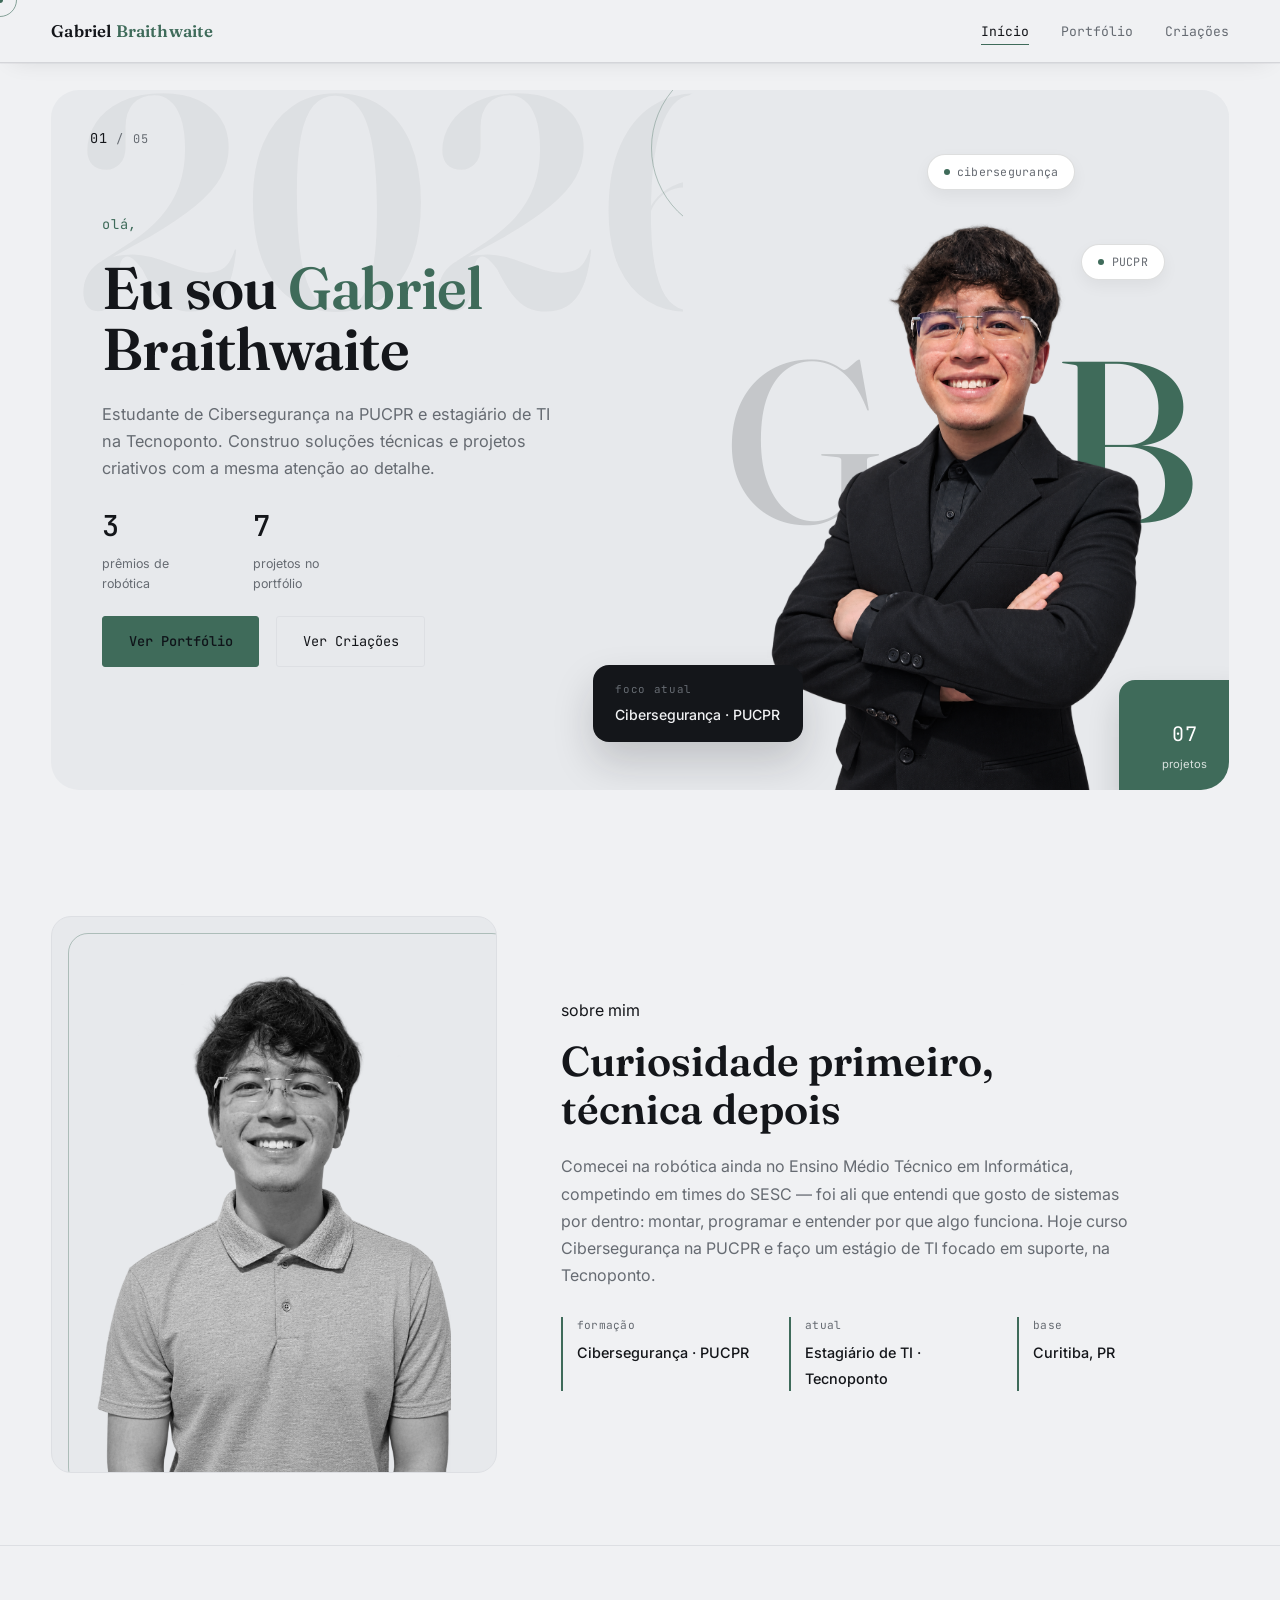
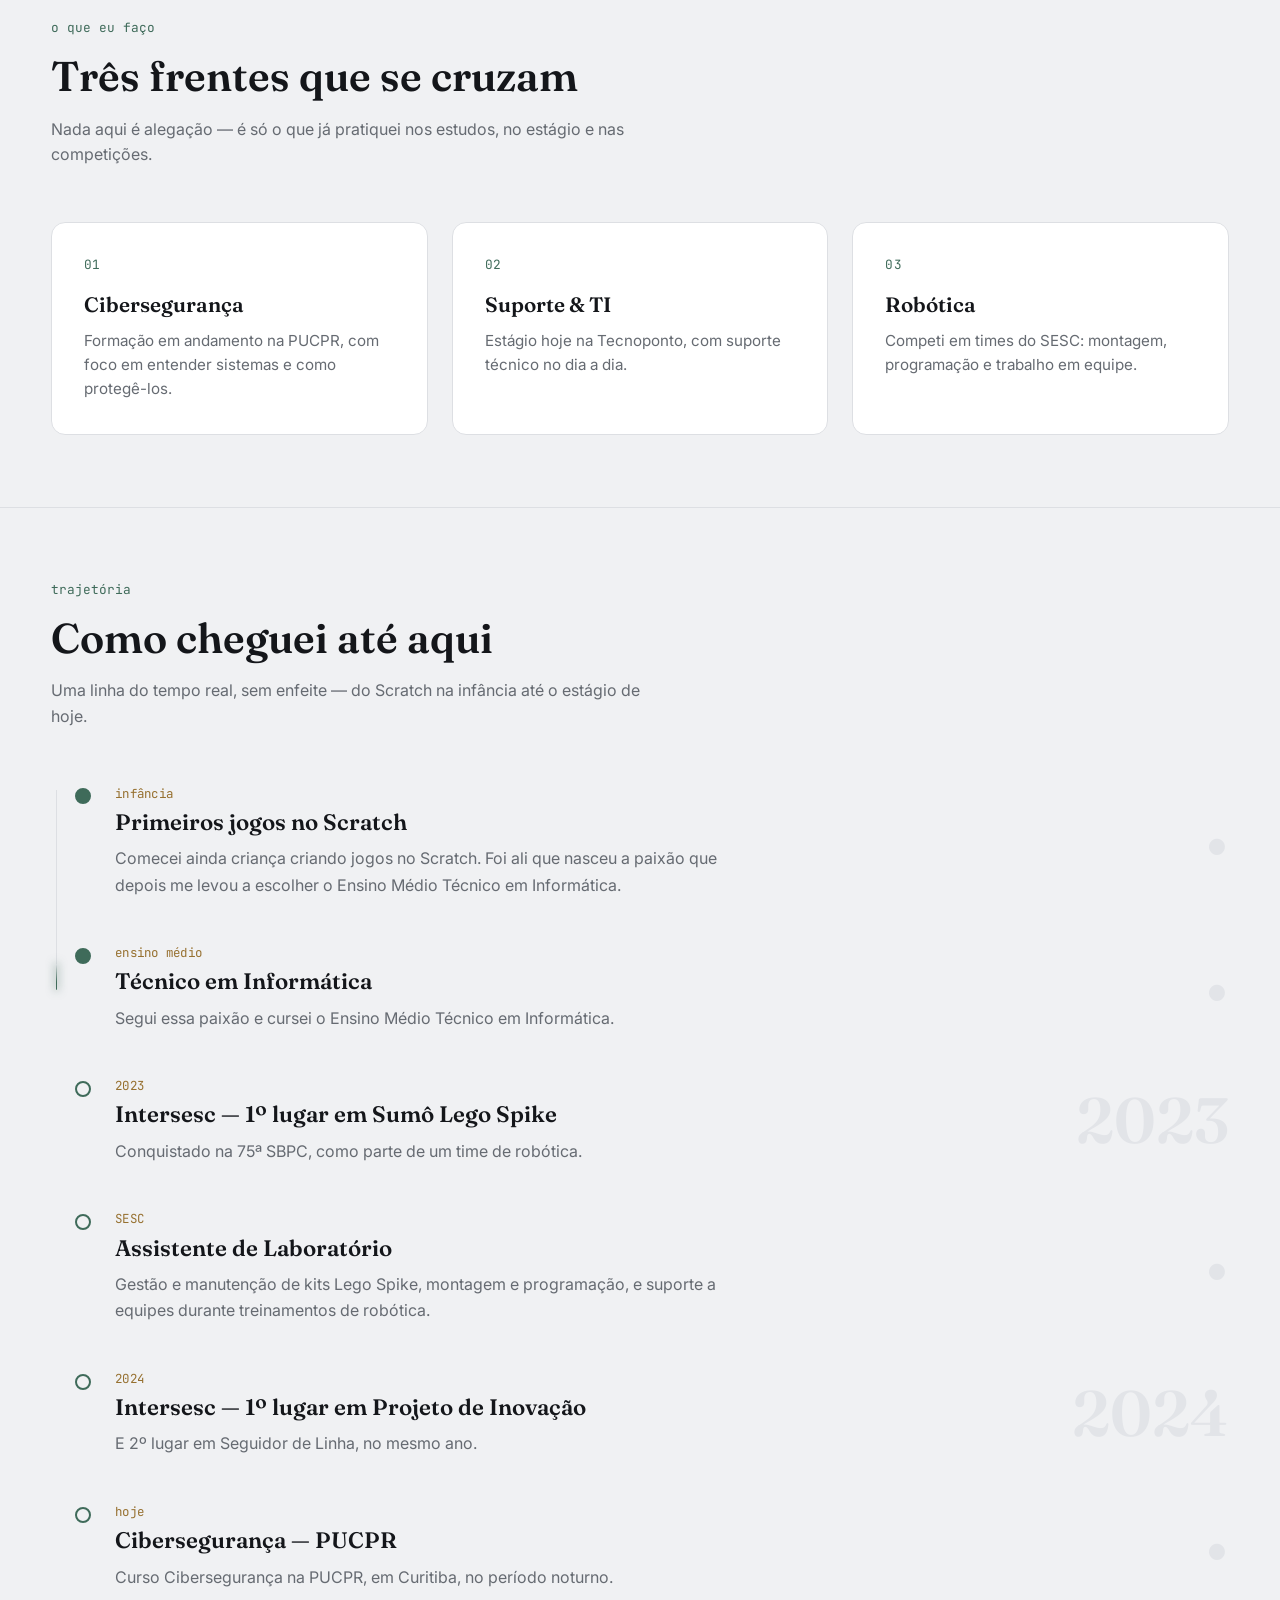
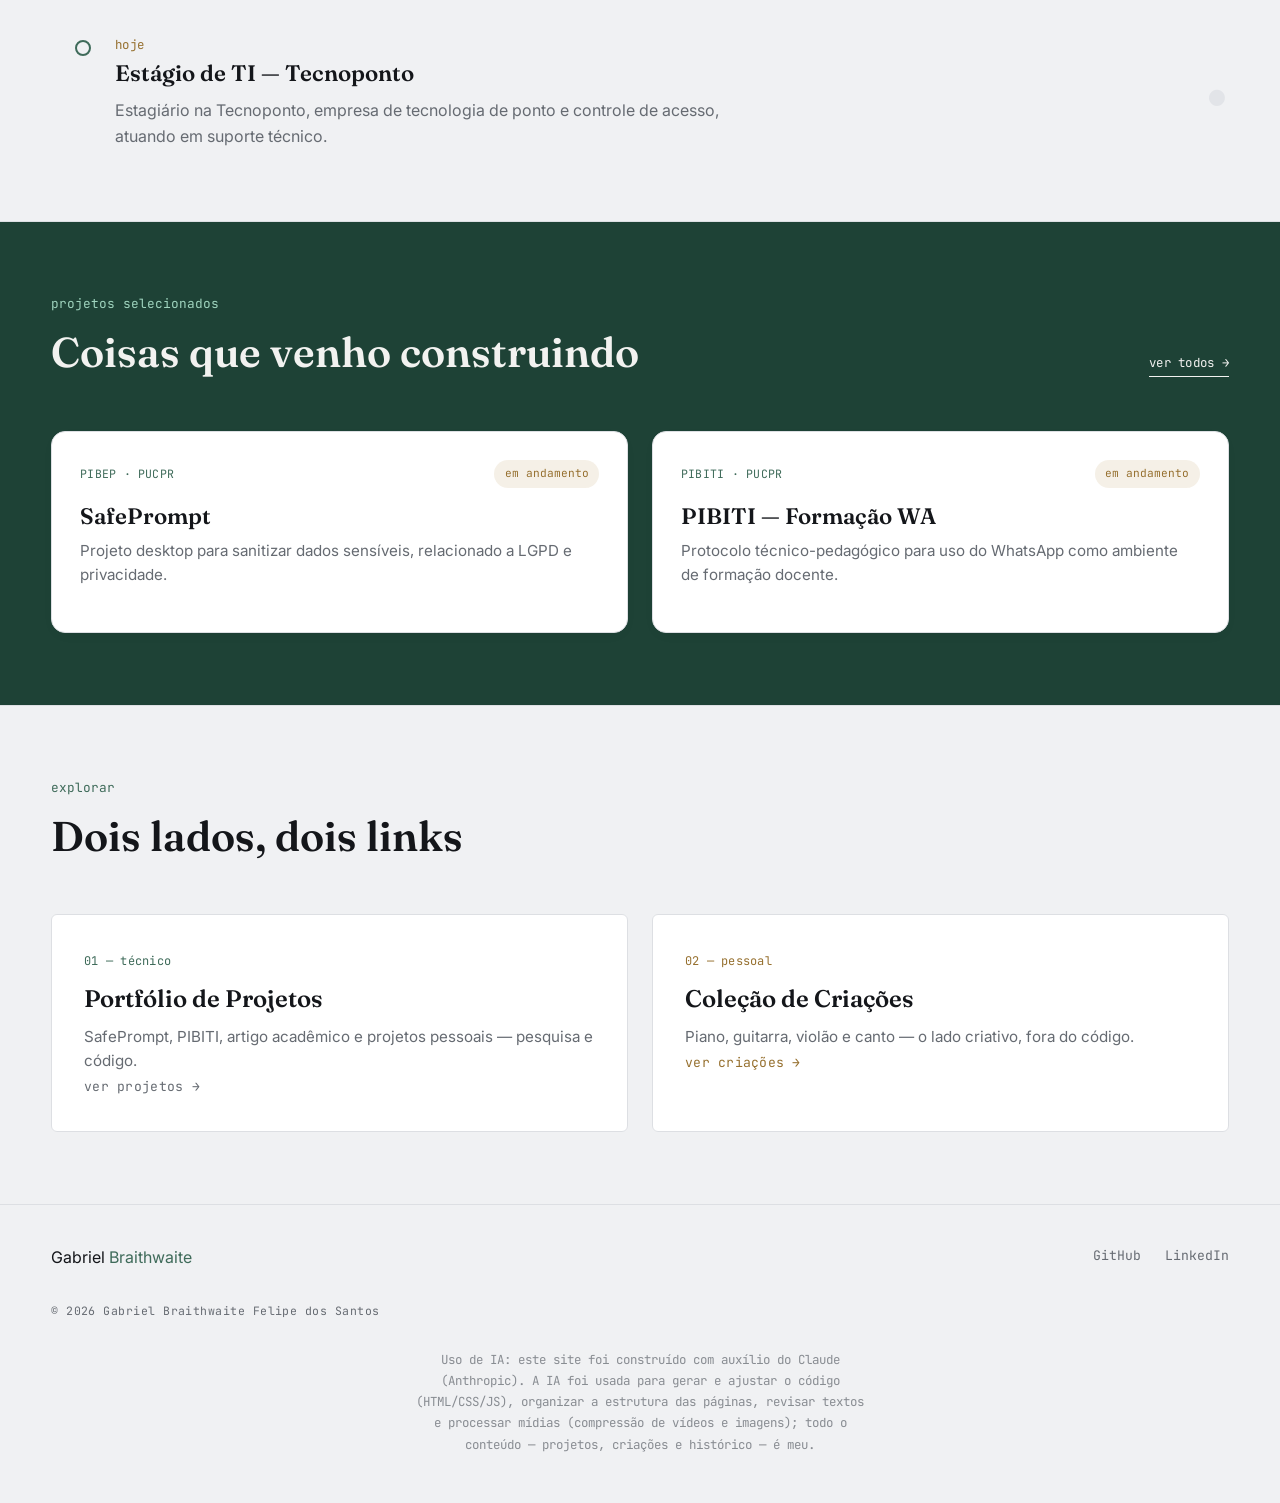
==== index.html @ d9b9e3e6 "Portfólio pessoal: site estático com projetos e criações Site de portfólio para processo seletivo, c" ====
<!DOCTYPE html>
<html lang="pt-BR">
<head>
  <meta charset="UTF-8" />
  <meta name="viewport" content="width=device-width, initial-scale=1.0" />
  <title>Gabriel Braithwaite Felipe dos Santos — Portfólio</title>
  <meta name="description" content="Gabriel Braithwaite Felipe dos Santos — estudante de Cibersegurança na PUCPR e estagiário de TI. Portfólio de projetos e trajetória." />
  <link rel="stylesheet" href="css/style.css" />
  <link rel="stylesheet" href="css/animations.css" />
</head>
<body>

  <nav class="site-nav">
    <div class="wrap">
      <a href="index.html" class="brand">Gabriel <span>Braithwaite</span></a>
      <ul class="nav-links">
        <li><a href="index.html" class="active">Início</a></li>
        <li><a href="portfolio/index.html">Portfólio</a></li>
        <li><a href="criacoes/index.html">Criações</a></li>
      </ul>
    </div>
  </nav>

  <header class="hero">
    <div class="wrap">
      <div class="hero-card">
        <!-- ano gigante decorativo, atrás de tudo -->
        <span class="hero-decor-year" aria-hidden="true">2026</span>

        <!-- número/paginação solta, canto superior esquerdo -->
        <div class="hero-index mono">
          <span class="hero-index-num">01</span>
          <span class="hero-index-total">/ 05</span>
        </div>

        <!-- pill solta, canto superior direito -->
        <span class="hero-tag hero-tag-1 mono"><i></i>cibersegurança</span>

        <!-- pill solta, sobre a composição central -->
        <span class="hero-tag hero-tag-2 mono"><i></i>PUCPR</span>

        <!-- card escuro flutuante com o foco atual -->
        <div class="hero-focus-card">
          <span class="hero-focus-label mono">foco atual</span>
          <span class="hero-focus-value">Cibersegurança · PUCPR</span>
        </div>

        <div class="hero-content">
          <span class="hero-hello mono">olá,</span>
          <h1 class="hero-title">Eu sou <span class="accent-word">Gabriel</span> Braithwaite</h1>
          <p class="hero-caption">
            Estudante de Cibersegurança na PUCPR e estagiário de TI na Tecnoponto. Construo
            soluções técnicas e projetos criativos com a mesma atenção ao detalhe.
          </p>
          <div class="hero-stats">
            <div>
              <span class="stat-num mono">3</span>
              <span class="stat-label">prêmios de robótica</span>
            </div>
            <div>
              <span class="stat-num mono">7</span>
              <span class="stat-label">projetos no portfólio</span>
            </div>
          </div>
          <div class="hero-cta cta-row">
            <a href="portfolio/index.html" class="btn btn-primary">Ver Portfólio</a>
            <a href="criacoes/index.html" class="btn btn-ghost">Ver Criações</a>
          </div>
        </div>

        <div class="hero-visual" aria-hidden="true">
          <div class="hero-visual-ring"></div>
          <div class="hero-visual-frame">
            <span class="hero-visual-word hero-visual-word-g mono" aria-hidden="true">G</span>
            <span class="hero-visual-word hero-visual-word-accent mono" aria-hidden="true">B</span>
            <img class="hero-visual-photo" src="assets/images/gabriel.png" alt="Gabriel Braithwaite Felipe dos Santos">
          </div>
          <div class="hero-visual-badge">
            <span class="mono">07</span>
            <span>projetos</span>
          </div>
        </div>
      </div>
    </div>
  </header>

  <section id="sobre">
    <div class="wrap">
      <div class="about-grid">
        <div class="about-visual" data-reveal aria-hidden="true">
          <img class="about-visual-photo" src="assets/images/gabriel-sobre.png" alt="Gabriel Braithwaite Felipe dos Santos">
        </div>
        <div class="about-content" data-reveal>
          <span class="kicker">sobre mim</span>
          <h2>Curiosidade primeiro, técnica depois</h2>
          <p>
            Comecei na robótica ainda no Ensino Médio Técnico em Informática, competindo em times
            do SESC — foi ali que entendi que gosto de sistemas por dentro: montar, programar e
            entender por que algo funciona. Hoje curso Cibersegurança na PUCPR e faço um estágio de
            TI focado em suporte, na Tecnoponto.
          </p>
          <div class="about-facts">
            <div>
              <span class="fact-label mono">formação</span>
              <span class="fact-value">Cibersegurança · PUCPR</span>
            </div>
            <div>
              <span class="fact-label mono">atual</span>
              <span class="fact-value">Estagiário de TI · Tecnoponto</span>
            </div>
            <div>
              <span class="fact-label mono">base</span>
              <span class="fact-value">Curitiba, PR</span>
            </div>
          </div>
        </div>
      </div>
    </div>
  </section>

  <section id="o-que-faco">
    <div class="wrap">
      <div class="section-head" data-reveal>
        <span class="kicker">o que eu faço</span>
        <h2>Três frentes que se cruzam</h2>
        <p>Nada aqui é alegação — é só o que já pratiquei nos estudos, no estágio e nas competições.</p>
      </div>

      <div class="skills-grid" data-reveal-group>
        <div class="skill-card" data-reveal>
          <span class="skill-num mono">01</span>
          <h3>Cibersegurança</h3>
          <p>Formação em andamento na PUCPR, com foco em entender sistemas e como protegê-los.</p>
        </div>
        <div class="skill-card" data-reveal>
          <span class="skill-num mono">02</span>
          <h3>Suporte &amp; TI</h3>
          <p>Estágio hoje na Tecnoponto, com suporte técnico no dia a dia.</p>
        </div>
        <div class="skill-card" data-reveal>
          <span class="skill-num mono">03</span>
          <h3>Robótica</h3>
          <p>Competi em times do SESC: montagem, programação e trabalho em equipe.</p>
        </div>
      </div>
    </div>
  </section>

  <section id="trajetoria">
    <div class="wrap">
      <div class="section-head" data-reveal>
        <span class="kicker">trajetória</span>
        <h2>Como cheguei até aqui</h2>
        <p>Uma linha do tempo real, sem enfeite — do Scratch na infância até o estágio de hoje.</p>
      </div>

      <div class="timeline" data-reveal-group>
        <div class="timeline-item" data-reveal>
          <span class="timeline-marker"></span>
          <div class="timeline-item-body">
            <span class="t-year mono">infância</span>
            <h3>Primeiros jogos no Scratch</h3>
            <p>
              Comecei ainda criança criando jogos no Scratch. Foi ali que nasceu a paixão que depois
              me levou a escolher o Ensino Médio Técnico em Informática.
            </p>
          </div>
          <span class="timeline-item-year-decor" aria-hidden="true">•</span>
        </div>

        <div class="timeline-item" data-reveal>
          <span class="timeline-marker"></span>
          <div class="timeline-item-body">
            <span class="t-year mono">ensino médio</span>
            <h3>Técnico em Informática</h3>
            <p>Segui essa paixão e cursei o Ensino Médio Técnico em Informática.</p>
          </div>
          <span class="timeline-item-year-decor" aria-hidden="true">•</span>
        </div>

        <div class="timeline-item highlight" data-reveal>
          <span class="timeline-marker"></span>
          <div class="timeline-item-body">
            <span class="t-year mono">2023</span>
            <h3>Intersesc — 1º lugar em Sumô Lego Spike</h3>
            <p>Conquistado na 75ª SBPC, como parte de um time de robótica.</p>
          </div>
          <span class="timeline-item-year-decor">2023</span>
        </div>

        <div class="timeline-item" data-reveal>
          <span class="timeline-marker"></span>
          <div class="timeline-item-body">
            <span class="t-year mono">SESC</span>
            <h3>Assistente de Laboratório</h3>
            <p>
              Gestão e manutenção de kits Lego Spike, montagem e programação, e suporte a equipes
              durante treinamentos de robótica.
            </p>
          </div>
          <span class="timeline-item-year-decor" aria-hidden="true">•</span>
        </div>

        <div class="timeline-item highlight" data-reveal>
          <span class="timeline-marker"></span>
          <div class="timeline-item-body">
            <span class="t-year mono">2024</span>
            <h3>Intersesc — 1º lugar em Projeto de Inovação</h3>
            <p>E 2º lugar em Seguidor de Linha, no mesmo ano.</p>
          </div>
          <span class="timeline-item-year-decor">2024</span>
        </div>

        <div class="timeline-item" data-reveal>
          <span class="timeline-marker"></span>
          <div class="timeline-item-body">
            <span class="t-year mono">hoje</span>
            <h3>Cibersegurança — PUCPR</h3>
            <p>Curso Cibersegurança na PUCPR, em Curitiba, no período noturno.</p>
          </div>
          <span class="timeline-item-year-decor" aria-hidden="true">•</span>
        </div>

        <div class="timeline-item highlight" data-reveal>
          <span class="timeline-marker"></span>
          <div class="timeline-item-body">
            <span class="t-year mono">hoje</span>
            <h3>Estágio de TI — Tecnoponto</h3>
            <p>
              Estagiário na Tecnoponto, empresa de tecnologia de ponto e controle de acesso,
              atuando em suporte técnico.
            </p>
          </div>
          <span class="timeline-item-year-decor" aria-hidden="true">•</span>
        </div>
      </div>
    </div>
  </section>

  <section id="projetos-destaque">
    <div class="wrap">
      <div class="section-head split" data-reveal>
        <div>
          <span class="kicker">projetos selecionados</span>
          <h2>Coisas que venho construindo</h2>
        </div>
        <a href="portfolio/index.html" class="see-all mono">ver todos →</a>
      </div>

      <div class="featured-grid" data-reveal-group>
        <a href="portfolio/index.html" class="featured-card" data-reveal>
          <div class="featured-top">
            <span class="mono">PIBEP · PUCPR</span>
            <span class="status-badge progress">em andamento</span>
          </div>
          <h3>SafePrompt</h3>
          <p>Projeto desktop para sanitizar dados sensíveis, relacionado a LGPD e privacidade.</p>
          <span class="featured-card-hint">ver no portfólio →</span>
        </a>

        <a href="portfolio/index.html" class="featured-card" data-reveal>
          <div class="featured-top">
            <span class="mono">PIBITI · PUCPR</span>
            <span class="status-badge progress">em andamento</span>
          </div>
          <h3>PIBITI — Formação WA</h3>
          <p>Protocolo técnico-pedagógico para uso do WhatsApp como ambiente de formação docente.</p>
          <span class="featured-card-hint">ver no portfólio →</span>
        </a>
      </div>
    </div>
  </section>

  <section id="explorar">
    <div class="wrap">
      <div class="section-head" data-reveal>
        <span class="kicker">explorar</span>
        <h2>Dois lados, dois links</h2>
      </div>

      <div class="preview-links">
        <a href="portfolio/index.html" class="preview-card" data-reveal>
          <span class="mono">01 — técnico</span>
          <h3>Portfólio de Projetos</h3>
          <p>SafePrompt, PIBITI, artigo acadêmico e projetos pessoais — pesquisa e código.</p>
          <span class="go mono">ver projetos →</span>
        </a>

        <a href="criacoes/index.html" class="preview-card warm" data-reveal>
          <span class="mono">02 — pessoal</span>
          <h3>Coleção de Criações</h3>
          <p>Piano, guitarra, violão e canto — o lado criativo, fora do código.</p>
          <span class="go mono">ver criações →</span>
        </a>
      </div>
    </div>
  </section>

  <footer>
    <div class="wrap">
      <div class="foot-top">
        <a href="index.html" class="brand">Gabriel <span style="color: var(--accent)">Braithwaite</span></a>
        <div class="foot-links">
          <!-- Edite/adicione seus links de contato aqui (e-mail, LinkedIn, GitHub, etc) -->
          <a href="https://github.com/gabrielbraithwaitesantos" target="_blank" rel="noopener">GitHub</a>
          <a href="https://www.linkedin.com/in/gabrielbraithwaitefelipe/" target="_blank" rel="noopener">LinkedIn</a>
          <!-- <a href="mailto:seuemail@exemplo.com">E-mail</a> -->
        </div>
      </div>
      <span class="footer-name mono">© 2026 Gabriel Braithwaite Felipe dos Santos</span>
      <!-- Texto de declaração de uso de IA — edite livremente se precisar ajustar -->
      <p class="ai-disclosure">
        Uso de IA: este site foi construído com auxílio do Claude (Anthropic). A IA foi usada para
        gerar e ajustar o código (HTML/CSS/JS), organizar a estrutura das páginas, revisar textos e
        processar mídias (compressão de vídeos e imagens); todo o conteúdo — projetos, criações e
        histórico — é meu.
      </p>
    </div>
  </footer>

  <script src="js/cursor.js"></script>
  <script src="js/scroll-reveal.js"></script>
  <script src="js/interactions.js"></script>
</body>
</html>
---- css/style.css ----
/* ==========================================================================
   Gabriel Braithwaite Felipe dos Santos — Portfólio pessoal
   style.css — variáveis, reset, tipografia e layout base
   ========================================================================== */

@import url('https://fonts.googleapis.com/css2?family=Fraunces:opsz,wght@9..144,400;9..144,500;9..144,600&family=JetBrains+Mono:wght@400;500&family=Inter:wght@400;500;600&display=swap');

:root {
  /* Paleta — clara, split hero (fundo cinza bem suave + cards brancos) */
  --bg: #F0F1F3;
  --surface: #FFFFFF;
  --surface-hover: #E7E9EC;
  --text: #14161A;
  --text-dim: #666B72;
  --accent: #3F6B5A;      /* verde-azulado sóbrio — técnico */
  --accent-warm: #96702F; /* dourado escurecido p/ contraste no claro — musical/criativo */
  --border: #DDDFE3;

  /* tons decorativos de fundo (numerais/ano gigante) */
  --decor: #E2E4E8;

  /* Tipografia */
  --font-serif: 'Fraunces', Georgia, serif;
  --font-mono: 'JetBrains Mono', 'Courier New', monospace;
  --font-sans: 'Inter', -apple-system, BlinkMacSystemFont, sans-serif;

  /* Espaçamento / layout */
  --max-width: 1440px;
  --gutter: clamp(1.5rem, 4vw, 3.5rem);
}

*,
*::before,
*::after {
  box-sizing: border-box;
}

html {
  scroll-behavior: smooth;
}

body {
  margin: 0;
  background: var(--bg);
  color: var(--text);
  font-family: var(--font-sans);
  font-size: 16px;
  line-height: 1.6;
  -webkit-font-smoothing: antialiased;
}

img {
  max-width: 100%;
  display: block;
}

a {
  color: inherit;
  text-decoration: none;
}

ul {
  list-style: none;
  margin: 0;
  padding: 0;
}

h1, h2, h3, h4 {
  font-family: var(--font-serif);
  font-weight: 600;
  line-height: 1.15;
  margin: 0;
}

p {
  margin: 0;
}

.mono {
  font-family: var(--font-mono);
  letter-spacing: 0.02em;
}

.wrap {
  max-width: var(--max-width);
  margin: 0 auto;
  padding: 0 var(--gutter);
}

/* ---------------------------------- Nav --------------------------------- */

.site-nav {
  position: sticky;
  top: 0;
  z-index: 50;
  background: rgba(240, 241, 243, 0.92);
  backdrop-filter: blur(16px) saturate(140%);
  -webkit-backdrop-filter: blur(16px) saturate(140%);
  border-bottom: 1px solid rgba(20, 22, 26, 0.12);
  box-shadow: 0 1px 0 rgba(20, 22, 26, 0.04), 0 8px 24px -12px rgba(20, 22, 26, 0.12);
}

.site-nav .wrap {
  display: flex;
  align-items: center;
  justify-content: space-between;
  padding-top: 1.1rem;
  padding-bottom: 1.1rem;
}

.site-nav .brand {
  font-family: var(--font-serif);
  font-size: 1.05rem;
  font-weight: 600;
  letter-spacing: 0.01em;
  color: var(--text);
}

.site-nav .brand span {
  color: var(--accent);
}

.nav-links {
  display: flex;
  gap: 2rem;
}

.nav-links a {
  position: relative;
  font-family: var(--font-mono);
  font-size: 0.82rem;
  color: var(--text-dim);
  padding-bottom: 0.3rem;
  transition: color 0.25s ease;
}

.nav-links a::after {
  content: '';
  position: absolute;
  left: 0;
  bottom: 0;
  width: 100%;
  height: 1px;
  background: var(--accent);
  transform: scaleX(0);
  transform-origin: left;
  transition: transform 0.35s cubic-bezier(0.65, 0, 0.35, 1);
}

.nav-links a:hover,
.nav-links a.active {
  color: var(--text);
}

.nav-links a:hover::after,
.nav-links a.active::after {
  transform: scaleX(1);
}

/* --------------------------------- Hero --------------------------------- */
/* Fiel ao mockup aprovado: card único de fundo levemente diferenciado,
   split de duas colunas (texto+CTA à esquerda, foto grande à direita),
   com número de paginação, ano gigante decorativo, tags soltas e um
   card escuro flutuante de "foco atual". Usa a largura toda do .wrap. */

.hero {
  padding: clamp(1.5rem, 3vh, 2.5rem) 0 clamp(2.5rem, 6vh, 4rem);
}

.hero .wrap {
  position: relative;
}

.hero-card {
  position: relative;
  background: var(--surface-hover);
  border-radius: 28px;
  overflow: hidden;
  display: grid;
  grid-template-columns: minmax(0, 1fr) minmax(0, 0.92fr);
  gap: clamp(1.5rem, 3vw, 3rem);
  align-items: stretch;
  min-height: min(78vh, 700px);
}

.hero-decor-year {
  position: absolute;
  top: -6%;
  left: 2%;
  font-family: var(--font-serif);
  font-weight: 600;
  font-size: clamp(9rem, 24vw, 19rem);
  line-height: 1;
  color: rgba(20, 22, 26, 0.045);
  z-index: 0;
  user-select: none;
  white-space: nowrap;
}

.hero-index {
  position: absolute;
  top: clamp(1.5rem, 3vw, 2.5rem);
  left: clamp(1.5rem, 3vw, 2.5rem);
  z-index: 3;
  display: flex;
  align-items: baseline;
  gap: 0.5rem;
}

.hero-index-num {
  font-size: 0.85rem;
  color: var(--text);
  letter-spacing: 0.1em;
}

.hero-index-total {
  font-size: 0.75rem;
  color: var(--text-dim);
  letter-spacing: 0.1em;
}

/* tags soltas, tipo pill, sobre a composição */
.hero-tag {
  position: absolute;
  z-index: 3;
  display: inline-flex;
  align-items: center;
  gap: 0.45rem;
  font-size: 0.72rem;
  color: var(--text-dim);
  background: var(--surface);
  border: 1px solid rgba(20, 22, 26, 0.14);
  padding: 0.5rem 1rem;
  border-radius: 100px;
  box-shadow: 0 6px 16px rgba(20, 22, 26, 0.05);
}

.hero-tag i {
  width: 6px;
  height: 6px;
  border-radius: 50%;
  background: var(--accent);
  flex-shrink: 0;
  font-style: normal;
}

.hero-tag-1 { top: clamp(2.5rem, 5vw, 4rem); right: clamp(4.5rem, 12vw, 11rem); }
.hero-tag-2 { top: 22%; right: clamp(1.25rem, 6vw, 4rem); }

/* card escuro flutuante com o foco atual */
.hero-focus-card {
  position: absolute;
  left: 46%;
  bottom: clamp(1.5rem, 6vh, 3rem);
  z-index: 4;
  background: var(--text);
  border-radius: 16px;
  padding: 1rem 1.4rem;
  box-shadow: 0 20px 40px rgba(20, 22, 26, 0.18);
}

.hero-focus-label {
  display: block;
  font-size: 0.68rem;
  color: var(--text-dim);
  letter-spacing: 0.06em;
  margin-bottom: 0.3rem;
}

.hero-focus-value {
  display: block;
  font-size: 0.88rem;
  color: var(--bg);
  font-weight: 500;
}

.hero-content {
  position: relative;
  z-index: 2;
  padding: clamp(2rem, 4vw, 4rem);
  display: flex;
  flex-direction: column;
  justify-content: center;
  gap: 1.35rem;
}

.hero-hello {
  font-size: 0.85rem;
  color: var(--accent);
  letter-spacing: 0.05em;
}

.hero-title {
  font-size: clamp(2.4rem, 4.6vw, 4.4rem);
  line-height: 1.04;
  color: var(--text);
  letter-spacing: -0.015em;
}

.hero-title .accent-word {
  color: var(--accent);
}

.hero-caption {
  color: var(--text-dim);
  font-size: 1.02rem;
  line-height: 1.65;
  max-width: 46ch;
}

.hero-stats {
  display: flex;
  gap: clamp(1.5rem, 3vw, 2.75rem);
}

.hero-stats > div {
  display: flex;
  flex-direction: column;
  gap: 0.3rem;
}

.stat-num {
  font-size: 1.8rem;
  color: var(--text);
  font-weight: 500;
}

.stat-label {
  font-size: 0.78rem;
  color: var(--text-dim);
  max-width: 14ch;
}

.hero-cta {
  display: flex;
  gap: 1rem;
  flex-wrap: wrap;
}

/* ------------------------------ Hero visual ------------------------------- */

.hero-visual {
  position: relative;
  min-height: min(60vh, 540px);
  transition: transform 0.25s ease-out;
  will-change: transform;
}

.hero-visual-ring {
  position: absolute;
  top: -32px;
  left: -32px;
  width: 180px;
  height: 180px;
  border-radius: 50%;
  border: 1.5px solid rgba(63, 107, 90, 0.35);
  z-index: 0;
}

.hero-visual-frame {
  position: relative;
  z-index: 1;
  width: 100%;
  height: 100%;
  background: var(--surface-hover);
  border-radius: 20px;
  display: flex;
  align-items: flex-end;
  justify-content: center;
  overflow: hidden;
}

.hero-monogram {
  font-family: var(--font-serif);
  font-weight: 500;
  font-size: clamp(7rem, 14vw, 15rem);
  color: var(--accent);
  opacity: 0.92;
  letter-spacing: -0.02em;
  user-select: none;
}

.hero-visual-word {
  position: absolute;
  z-index: 0;
  inset: 0;
  display: flex;
  align-items: center;
  justify-content: center;
  font-family: var(--font-serif);
  font-weight: 500;
  font-size: clamp(9rem, 18vw, 18rem);
  color: rgba(20, 22, 26, 0.16);
  user-select: none;
}

.hero-visual-word-g {
  transform: translateX(-0.65em);
}

.hero-visual-word-accent {
  color: var(--accent);
  transform: translateX(0.75em);
}

.hero-visual-photo {
  position: relative;
  z-index: 1;
  width: 82%;
  height: 82%;
  object-fit: contain;
  object-position: center bottom;
  margin: 0 auto;
  display: block;
}

.hero-visual-badge {
  position: absolute;
  z-index: 2;
  bottom: -22px;
  right: -22px;
  width: 132px;
  height: 132px;
  background: var(--accent);
  border-radius: 16px;
  display: flex;
  flex-direction: column;
  align-items: center;
  justify-content: center;
  gap: 0.4rem;
  box-shadow: 0 16px 32px rgba(20, 22, 26, 0.16);
}

.hero-visual-badge .mono {
  font-size: 1.25rem;
  color: #fff;
  letter-spacing: 0.02em;
}

.hero-visual-badge span:last-child {
  font-size: 0.7rem;
  color: rgba(255, 255, 255, 0.8);
}

@media (max-width: 900px) {
  .hero-card {
    grid-template-columns: 1fr;
    min-height: 0;
  }

  .hero-decor-year {
    display: none;
  }

  .hero-index {
    position: static;
    padding: 1.5rem 1.5rem 0;
  }

  .hero-tag,
  .hero-focus-card {
    display: none;
  }

  .hero-content {
    padding: 1rem 1.5rem 2rem;
  }

  .hero-visual {
    min-height: 320px;
    margin: 0 1.5rem 1.5rem;
  }

  .hero-visual-ring {
    display: none;
  }
}

/* -------------------------------- Buttons -------------------------------- */

.btn {
  display: inline-flex;
  align-items: center;
  gap: 0.6rem;
  padding: 0.85rem 1.6rem;
  border-radius: 3px;
  font-family: var(--font-mono);
  font-size: 0.85rem;
  border: 1px solid var(--border);
  transition: border-color 0.3s ease, background 0.3s ease, transform 0.2s ease;
  will-change: transform;
}

.btn-primary {
  background: var(--accent);
  color: #0F1419;
  border-color: var(--accent);
  font-weight: 500;
}

.btn-primary:hover {
  background: #6ba08c;
}

.btn-ghost {
  color: var(--text);
  background: transparent;
}

.btn-ghost:hover {
  border-color: var(--accent-warm);
  color: var(--accent-warm);
}

/* -------------------------------- Section -------------------------------- */

section {
  padding: clamp(3rem, 8vh, 5.5rem) 0;
}

.section-head {
  margin-bottom: clamp(2.5rem, 6vh, 3.5rem);
}

.section-head .kicker {
  display: block;
  font-family: var(--font-mono);
  font-size: 0.8rem;
  color: var(--accent);
  margin-bottom: 0.9rem;
}

.section-head h2 {
  font-size: clamp(1.9rem, 4vw, 2.6rem);
}

.section-head p {
  margin-top: 1rem;
  color: var(--text-dim);
  max-width: 60ch;
}

.section-head.split {
  display: flex;
  align-items: flex-end;
  justify-content: space-between;
  gap: 1.5rem;
  flex-wrap: wrap;
}

.see-all {
  font-size: 0.78rem;
  color: var(--text);
  border-bottom: 1.5px solid var(--text);
  padding-bottom: 0.2rem;
  white-space: nowrap;
}

section + section {
  border-top: 1px solid var(--border);
}

/* ---------------------------------- Sobre ---------------------------------- */

.about-grid {
  display: grid;
  grid-template-columns: minmax(0, 0.8fr) minmax(0, 1.2fr);
  gap: clamp(2rem, 5vw, 4rem);
  align-items: center;
}

.about-visual {
  position: relative;
  aspect-ratio: 4 / 5;
  border-radius: 20px;
  background: var(--surface-hover);
  border: 1px solid var(--border);
  display: flex;
  align-items: flex-end;
  justify-content: center;
  overflow: hidden;
}

.about-visual-photo {
  width: 88%;
  height: 92%;
  object-fit: contain;
  object-position: center bottom;
  display: block;
  filter: grayscale(1);
}

.about-visual::before {
  content: '';
  position: absolute;
  top: 16px;
  left: 16px;
  right: -16px;
  bottom: -16px;
  border: 1.5px solid rgba(63, 107, 90, 0.35);
  border-radius: 20px;
  z-index: -1;
}

.about-visual-label {
  font-size: 0.78rem;
  color: var(--text-dim);
  opacity: 0.7;
}

.about-content h2 {
  font-size: clamp(1.9rem, 3.6vw, 2.6rem);
  margin-top: 0.9rem;
  margin-bottom: 1.25rem;
  max-width: 16ch;
}

.about-content p {
  color: var(--text-dim);
  font-size: 1rem;
  line-height: 1.7;
  max-width: 58ch;
  margin-bottom: 1.75rem;
}

.about-facts {
  display: grid;
  grid-template-columns: repeat(auto-fit, minmax(150px, 1fr));
  gap: 1rem;
}

.about-facts > div {
  border-left: 2px solid var(--accent);
  padding-left: 0.9rem;
}

.fact-label {
  display: block;
  font-size: 0.7rem;
  color: var(--text-dim);
  margin-bottom: 0.3rem;
}

.fact-value {
  font-size: 0.9rem;
  font-weight: 500;
  color: var(--text);
}

/* -------------------------------- Skills -------------------------------- */

.skills-grid {
  display: grid;
  grid-template-columns: repeat(auto-fit, minmax(240px, 1fr));
  gap: 1.5rem;
}

.skill-card {
  background: var(--surface);
  border: 1px solid var(--border);
  border-radius: 14px;
  padding: 2rem;
  transition: border-color 0.3s ease, transform 0.1s linear, box-shadow 0.3s ease;
  transform-style: preserve-3d;
}

.skill-card:hover {
  border-color: var(--accent);
  transform: translateY(-4px);
  box-shadow: 0 16px 32px -12px rgba(20, 22, 26, 0.14);
}

.skill-card:hover .skill-num {
  color: var(--accent-warm);
}

.skill-num {
  display: block;
  font-size: 0.8rem;
  color: var(--accent);
  margin-bottom: 1.1rem;
}

.skill-card h3 {
  font-size: 1.3rem;
  margin-bottom: 0.75rem;
}

.skill-card p {
  color: var(--text-dim);
  font-size: 0.95rem;
  line-height: 1.6;
}

/* ---------------------------- Projetos em destaque ---------------------------- */

.featured-grid {
  display: grid;
  grid-template-columns: repeat(auto-fit, minmax(280px, 1fr));
  gap: 1.5rem;
}

.featured-card {
  position: relative;
  display: block;
  background: var(--surface);
  border: 1px solid var(--border);
  border-radius: 14px;
  padding: 1.75rem;
  padding-bottom: 2.75rem; /* espaço fixo pro hint, não muda no hover — evita o card "crescer" */
  box-shadow: 0 4px 16px -8px rgba(20, 22, 26, 0.12);
  transition: border-color 0.3s ease, transform 0.2s cubic-bezier(0.16, 1, 0.3, 1),
    box-shadow 0.3s ease;
  transform-style: preserve-3d;
}

.featured-card:hover {
  border-color: var(--accent);
  transform: translateY(-4px);
  box-shadow: 0 16px 32px -12px rgba(20, 22, 26, 0.2);
}

/* pista visual de que o card leva pro portfólio completo: some no
   estado normal, aparece com fade no hover — sem alterar a altura do
   card em nenhum momento (fica dentro do espaço já reservado acima) */
.featured-card-hint {
  position: absolute;
  left: 1.75rem;
  bottom: 1.1rem;
  display: inline-flex;
  align-items: center;
  gap: 0.4rem;
  font-family: var(--font-mono);
  font-size: 0.72rem;
  color: var(--accent);
  opacity: 0;
  transition: opacity 0.25s ease;
}

.featured-card:hover .featured-card-hint {
  opacity: 1;
}

.featured-top {
  display: flex;
  align-items: center;
  justify-content: space-between;
  gap: 1rem;
  margin-bottom: 1rem;
}

.featured-top .mono {
  font-size: 0.72rem;
  color: var(--accent);
}

.featured-card h3 {
  font-size: 1.4rem;
  margin-bottom: 0.6rem;
}

.featured-card p {
  color: var(--text-dim);
  font-size: 0.95rem;
}

@media (max-width: 780px) {
  .about-grid {
    grid-template-columns: 1fr;
  }
}

/* -------------------------------- Timeline -------------------------------- */

/* o título/intro da seção continua com largura de leitura confortável,
   mas a timeline em si usa a largura toda — o ano grande decorativo
   e o texto mais largo preenchem o espaço que antes ficava vazio */
#trajetoria .section-head {
  max-width: 780px;
}

.timeline {
  position: relative;
  padding-left: clamp(2.5rem, 6vw, 4rem);
}

.timeline::before {
  content: '';
  position: absolute;
  left: 5px;
  top: 0.4rem;
  bottom: 0.4rem;
  width: 1px;
  background: var(--border);
}

.timeline-item {
  position: relative;
  padding-bottom: clamp(2.5rem, 5vh, 3.5rem);
  display: grid;
  grid-template-columns: minmax(0, 1fr) auto;
  align-items: start;
  gap: clamp(1.5rem, 4vw, 3rem);
}

.timeline-item:last-child {
  padding-bottom: 0;
}

/* marcador: elemento real (não pseudo-elemento), pra o JS conseguir ler
   a posição exata dele e ativar o efeito de proximidade com precisão */
.timeline-marker {
  position: absolute;
  left: clamp(-2.5rem, -6vw, -4rem);
  top: 0.3rem;
  width: 16px;
  height: 16px;
  border-radius: 50%;
  background: var(--bg);
  border: 2.5px solid var(--accent);
  box-shadow: 0 0 0 4px var(--bg);
  transition: transform 0.3s ease, background 0.3s ease, border-color 0.3s ease;
}

.timeline-item-body {
  min-width: 0;
}

.timeline-item .t-year {
  font-family: var(--font-mono);
  font-size: 0.78rem;
  color: var(--accent-warm);
  margin-bottom: 0.4rem;
  display: block;
}

.timeline-item h3 {
  font-size: 1.4rem;
  color: var(--text);
  margin-bottom: 0.6rem;
}

.timeline-item p {
  color: var(--text-dim);
  max-width: 62ch;
  font-size: 1rem;
  line-height: 1.65;
}

/* ano grande decorativo, ocupando o espaço que antes ficava vazio à direita */
.timeline-item-year-decor {
  font-family: var(--font-serif);
  font-weight: 600;
  font-size: clamp(2.5rem, 5vw, 4.5rem);
  line-height: 1;
  color: var(--decor);
  user-select: none;
  white-space: nowrap;
  align-self: center;
  justify-self: end;
}

@media (max-width: 780px) {
  .timeline-item {
    grid-template-columns: 1fr;
  }

  .timeline-item-year-decor {
    display: none;
  }
}

/* ----------------------------- Preview links ------------------------------ */

.preview-links {
  display: grid;
  grid-template-columns: repeat(2, 1fr);
  gap: 1.5rem;
}

.preview-card {
  background: var(--surface);
  border: 1px solid var(--border);
  border-radius: 6px;
  padding: 2rem;
  transition: transform 0.35s cubic-bezier(0.16, 1, 0.3, 1), border-color 0.3s ease;
}

.preview-card:hover {
  border-color: var(--accent);
}

.preview-card .mono {
  font-size: 0.75rem;
  color: var(--accent);
}

.preview-card h3 {
  margin-top: 0.75rem;
  font-size: 1.5rem;
}

.preview-card p {
  margin-top: 0.75rem;
  color: var(--text-dim);
  font-size: 0.95rem;
}

.preview-card .go {
  margin-top: 1.5rem;
  font-family: var(--font-mono);
  font-size: 0.82rem;
  color: var(--text-dim);
}

.preview-card.warm:hover {
  border-color: var(--accent-warm);
}

.preview-card.warm .mono {
  color: var(--accent-warm);
}

/* --------------------------------- Footer --------------------------------- */

footer {
  border-top: 1px solid var(--border);
  padding: 2.5rem 0 3rem;
}

footer .foot-top {
  display: flex;
  justify-content: space-between;
  align-items: flex-start;
  flex-wrap: wrap;
  gap: 1.5rem;
  margin-bottom: 2rem;
}

footer .foot-links {
  display: flex;
  gap: 1.5rem;
  font-family: var(--font-mono);
  font-size: 0.82rem;
}

footer .foot-links a {
  color: var(--text-dim);
  transition: color 0.25s ease;
}

footer .foot-links a:hover {
  color: var(--accent);
}

.footer-name {
  display: block;
  font-size: 0.72rem;
  color: var(--text-dim);
  letter-spacing: 0.04em;
  margin-bottom: 0.75rem;
}

.ai-disclosure {
  font-family: var(--font-mono);
  font-size: 0.78rem;
  color: var(--text-dim);
  opacity: 0.75;
  max-width: 65ch;
  line-height: 1.7;
  margin: 1.75rem auto 0;
  text-align: center;
}

/* ==========================================================================
   Páginas internas (portfolio / criações)
   ========================================================================== */

.page-head {
  padding: clamp(3.5rem, 10vh, 5.5rem) 0 clamp(2rem, 5vh, 3rem);
}

.page-head .kicker {
  display: block;
  font-family: var(--font-mono);
  font-size: 0.85rem;
  color: var(--accent);
  margin-bottom: 1rem;
}

.page-head.warm .kicker {
  color: var(--accent-warm);
}

.page-head h1 {
  font-size: clamp(2.3rem, 6vw, 3.4rem);
}

.page-head p {
  margin-top: 1.25rem;
  color: var(--text-dim);
  max-width: 60ch;
  font-size: 1.05rem;
}

/* ------------------------------ Project grid ------------------------------ */

.project-grid {
  display: grid;
  grid-template-columns: repeat(12, 1fr);
  grid-auto-rows: min-content; /* cada linha tem a altura do próprio conteúdo, não a do vizinho */
  align-items: start; /* impede o grid de "esticar" um card pra igualar a altura do outro na mesma linha */
  gap: 1.5rem;
  padding-bottom: clamp(3rem, 8vh, 5rem);
}

.project-card {
  position: relative;
  grid-column: span 12;
  background: var(--surface);
  border: 1px solid var(--border);
  border-radius: 8px;
  padding: 2.25rem;
  transition: border-color 0.3s ease;
}

.project-card:hover {
  border-color: var(--accent);
}

.project-card.warm:hover {
  border-color: var(--accent-warm);
}

/* tamanhos: featured (grande), standard (médio), light (leve/casual) */
.project-card.featured {
  grid-column: span 12;
  padding: 2.75rem;
}

.project-card.standard {
  grid-column: span 6;
}

.project-card.light {
  grid-column: span 6;
  border-style: dashed;
  opacity: 0.92;
}

.card-top {
  display: flex;
  justify-content: space-between;
  align-items: flex-start;
  gap: 1rem;
  margin-bottom: 1rem;
}

.card-top .tag {
  font-family: var(--font-mono);
  font-size: 0.72rem;
  color: var(--accent);
  text-transform: none;
  border: 1px solid var(--border);
  padding: 0.3rem 0.6rem;
  border-radius: 20px;
}

.project-card.warm .card-top .tag {
  color: var(--accent-warm);
}

.status-badge {
  font-family: var(--font-mono);
  font-size: 0.7rem;
  padding: 0.3rem 0.65rem;
  border-radius: 20px;
  white-space: nowrap;
}

.status-badge.done {
  color: var(--accent);
  background: rgba(75, 122, 105, 0.1);
}

.status-badge.progress {
  color: var(--accent-warm);
  background: rgba(168, 129, 63, 0.12);
}

.status-badge.unfinished {
  color: var(--text-dim);
  background: rgba(92, 101, 112, 0.08);
}

.project-card h3 {
  font-size: clamp(1.35rem, 2.5vw, 1.9rem);
  margin-bottom: 0.9rem;
}

.project-card.standard h3,
.project-card.light h3 {
  font-size: 1.3rem;
}

.project-card .role {
  font-family: var(--font-mono);
  font-size: 0.78rem;
  color: var(--text-dim);
  margin-bottom: 0.9rem;
}

.project-card p.desc {
  color: var(--text-dim);
  font-size: 0.98rem;
  max-width: 62ch;
  margin-bottom: 1.25rem;
}

.tech-tags {
  display: flex;
  flex-wrap: wrap;
  gap: 0.5rem;
  margin-bottom: 1.25rem;
}

.tech-tags span {
  font-family: var(--font-mono);
  font-size: 0.7rem;
  color: var(--text-dim);
  border: 1px solid var(--border);
  padding: 0.25rem 0.55rem;
  border-radius: 3px;
}

.repo-link {
  display: inline-flex;
  align-items: center;
  gap: 0.5rem;
  font-family: var(--font-mono);
  font-size: 0.82rem;
  color: var(--accent);
  border-bottom: 1px solid transparent;
  transition: border-color 0.25s ease;
}

.project-card.warm .repo-link {
  color: var(--accent-warm);
}

.repo-link:hover {
  border-color: currentColor;
}

/* ---------------- Card de projeto: painel expande embaixo no hover ---------------- */
/* Sem tilt, sem inclinar — só a borda ganha a cor accent (já definida em
   .project-card:hover acima). No hover, um painel com largura total abre
   embaixo do conteúdo, com espaço de verdade pra fotos/vídeos + texto extra. */

.project-card-body {
  min-width: 0;
}

/* O painel abre no fluxo normal da página (não flutua por cima de nada) —
   ao expandir, empurra o conteúdo abaixo dele pra baixo, como um
   "acordeão" comum. O bug de dois cards abrindo ao mesmo tempo (quando
   esse empurrão colocava o próximo card sob o cursor) é resolvido no JS
   (ver js/interactions.js), com um pequeno "cooldown" logo após qualquer
   card fechar, que ignora mouseenter disparado pelo próprio reflow. */
.project-card-expand {
  display: grid;
  grid-template-columns: minmax(0, 1.6fr) minmax(0, 1fr);
  gap: 1.5rem;
  max-height: 0;
  opacity: 0;
  overflow: hidden;
  margin-top: 0;
  transition: max-height 0.45s cubic-bezier(0.16, 1, 0.3, 1), opacity 0.3s ease,
    margin-top 0.45s cubic-bezier(0.16, 1, 0.3, 1);
}

/* .project-card-open é aplicada via JS (ver js/interactions.js) só depois
   do mouse ficar parado sobre o card por um instante — não no :hover puro
   do CSS. Isso evita que rolar a página com a roda do mouse "esbarre" no
   card e abra o painel sem querer, empurrando o scroll no meio do gesto. */
.project-card.project-card-open .project-card-expand {
  max-height: 360px;
  opacity: 1;
  margin-top: 1.75rem;
}

.project-card.project-card-open .project-card-expand.text-only {
  max-height: 170px;
}

.project-card.project-card-open .project-card-expand.text-only.text-only-narrow {
  max-height: 240px;
}

/* vídeo em destaque à esquerda (maior) + fotos empilhadas à direita dele */
.project-card-expand-media {
  display: grid;
  grid-template-columns: minmax(0, 1.8fr) minmax(0, 0.8fr);
  gap: 0.75rem;
  align-items: stretch;
}

.media-item {
  display: block;
  padding: 0;
  border: none;
  background: none;
  cursor: pointer;
  width: 100%;
  height: 100%;
  overflow: hidden;
  border-radius: 8px;
}

.media-item img,
.media-item video {
  width: 100%;
  height: 100%;
  object-fit: cover;
  display: block;
  border-radius: 8px;
  transition: opacity 0.25s ease;
}

.media-item:hover img,
.media-item:hover video {
  opacity: 0.92;
}

.media-video {
  aspect-ratio: 16 / 10;
}

.media-thumbs {
  display: flex;
  flex-direction: column;
  gap: 0.75rem;
  height: 100%;
}

.media-thumb {
  flex: 1;
}

.media-placeholder {
  width: 100%;
  height: 100%;
  border-radius: 8px;
  background: linear-gradient(135deg, var(--surface-hover), var(--surface));
  border: 1px dashed var(--border);
  display: flex;
  align-items: center;
  justify-content: center;
  font-size: 0.7rem;
  color: var(--text-dim);
  opacity: 0.7;
  transition: border-color 0.25s ease, opacity 0.25s ease;
}

.media-item:hover .media-placeholder {
  border-color: var(--accent);
  opacity: 1;
}

.project-card-expand-text {
  border-left: 1px dashed var(--border);
  padding-left: 1.5rem;
}

.project-card-expand.text-only {
  grid-template-columns: 1fr;
}

.project-card-expand.text-only .project-card-expand-text {
  border-left: none;
  padding-left: 0;
}

.extra-placeholder {
  display: block;
  font-size: 0.85rem;
  color: var(--text-dim);
  opacity: 0.75;
  line-height: 1.65;
  transition: opacity 0.3s ease;
}

.project-card-expand.text-only {
  contain: layout;
}

@media (max-width: 700px) {
  .project-card-expand {
    grid-template-columns: 1fr;
  }

  .project-card-expand-media {
    grid-template-columns: 1fr;
  }

  .media-thumbs {
    flex-direction: row;
  }

  .project-card-expand-text {
    border-left: none;
    border-top: 1px dashed var(--border);
    padding-left: 0;
    padding-top: 1rem;
  }
}

/* ------------------------------ Certificações ------------------------------ */
/* Galeria em esteira (marquee): cards pequenos deslizando sozinhos, sem
   parar, em loop infinito. O track contém dois grupos idênticos lado a
   lado — a animação percorre exatamente a largura de um grupo (-50%) e
   reinicia, então a emenda entre o fim e o início é invisível. */

.cert-marquee-wrap {
  position: relative;
  padding-top: 2rem;
}

.cert-marquee {
  overflow: hidden;
  -webkit-mask-image: linear-gradient(90deg, transparent, #000 6%, #000 94%, transparent);
  mask-image: linear-gradient(90deg, transparent, #000 6%, #000 94%, transparent);
}

/* A posição é controlada via JS (ver js/marquee.js), não por @keyframes —
   assim dá pra desacelerar suavemente no hover sem o salto que acontece
   quando se muda animation-duration no meio de uma CSS animation.
   Também aceita arraste manual (clique e puxa) para ver qualquer
   certificado com calma, sem esperar a esteira passar por ele sozinha. */
.cert-track {
  display: flex;
  width: max-content;
  will-change: transform;
  cursor: grab;
  user-select: none;
}

.cert-track.dragging {
  cursor: grabbing;
}

.cert-track.dragging .cert-card {
  pointer-events: none;
}

/* dica "arraste para navegar" — flutua sobre a esteira e some no
   primeiro arraste do usuário (ver .hint-dismissed, aplicada via JS) */
.cert-drag-hint {
  position: absolute;
  top: 0;
  right: 0;
  z-index: 2;
  display: inline-flex;
  align-items: center;
  gap: 0.4rem;
  font-size: 0.7rem;
  color: var(--text-dim);
  opacity: 0.8;
  transition: opacity 0.4s ease;
  pointer-events: none;
}

.cert-drag-hint i {
  font-style: normal;
  display: inline-block;
  animation: cert-hint-nudge 1.6s ease-in-out infinite;
}

@keyframes cert-hint-nudge {
  0%, 100% { transform: translateX(0); }
  50% { transform: translateX(3px); }
}

.cert-marquee-wrap.hint-dismissed .cert-drag-hint {
  opacity: 0;
}

.cert-group-set {
  display: flex;
  gap: 1.25rem;
  padding-right: 1.25rem;
  flex-shrink: 0;
}

.cert-card {
  display: block;
  flex-shrink: 0;
  width: clamp(220px, 22vw, 280px);
  background: var(--surface);
  border: 1px solid var(--border);
  border-radius: 12px;
  overflow: hidden;
  transition: border-color 0.25s ease, transform 0.25s cubic-bezier(0.16, 1, 0.3, 1);
  padding: 0;
  font: inherit;
  text-align: left;
  cursor: pointer;
}

.cert-card:hover {
  border-color: var(--accent);
  transform: translateY(-4px);
}

.cert-card img {
  display: block;
  width: 100%;
  aspect-ratio: 16 / 11;
  object-fit: cover;
  object-position: top;
  background: #0e0e10;
  user-select: none;
  /* impede o navegador de iniciar o "arrastar imagem" nativo dele —
     sem isso, um clique com qualquer movimento vira um drag de imagem
     em vez de um clique normal, e o lightbox nunca abre */
  -webkit-user-drag: none;
  user-drag: none;
  pointer-events: none;
}

.cert-card-caption {
  display: block;
  padding: 0.85rem 1rem 1rem;
  border-top: 1px solid var(--border);
}

.cert-name {
  display: block;
  font-size: 0.85rem;
  color: var(--text);
  font-weight: 500;
  line-height: 1.35;
  margin-bottom: 0.3rem;
}

.cert-meta {
  display: block;
  font-size: 0.68rem;
  color: var(--text-dim);
}


/* ------------------------------- Lightbox -------------------------------- */
/* Preview grande do certificado ao clicar num card — sem sair da página. */

.lightbox {
  position: fixed;
  inset: 0;
  z-index: 200;
  display: flex;
  align-items: center;
  justify-content: center;
  padding: clamp(1.5rem, 5vw, 4rem);
  background: rgba(10, 10, 10, 0.82);
  backdrop-filter: blur(6px);
  opacity: 0;
  visibility: hidden;
  transition: opacity 0.3s ease, visibility 0s linear 0.3s;
}

.lightbox.is-open {
  opacity: 1;
  visibility: visible;
  transition: opacity 0.3s ease;
}

.lightbox-content {
  position: relative;
  max-width: min(900px, 100%);
  max-height: 100%;
  background: var(--surface);
  border-radius: 12px;
  overflow: hidden;
  transform: scale(0.96);
  transition: transform 0.3s cubic-bezier(0.16, 1, 0.3, 1);
}

.lightbox.is-open .lightbox-content {
  transform: scale(1);
}

.lightbox-content img {
  display: block;
  width: 100%;
  max-height: 78vh;
  object-fit: contain;
  background: #0e0e10;
}

.lightbox-caption {
  padding: 1rem 1.5rem 1.25rem;
  border-top: 1px solid var(--border);
}

.lightbox-caption .cert-name {
  font-size: 1rem;
}

.lightbox-caption .cert-meta {
  font-size: 0.75rem;
}

.lightbox-close {
  position: absolute;
  top: clamp(0.75rem, 2vw, 1.5rem);
  right: clamp(0.75rem, 2vw, 1.5rem);
  z-index: 1;
  width: 40px;
  height: 40px;
  border-radius: 50%;
  border: none;
  background: rgba(255, 255, 255, 0.92);
  color: var(--text);
  font-size: 1.5rem;
  line-height: 1;
  cursor: pointer;
  display: flex;
  align-items: center;
  justify-content: center;
  transition: background 0.25s ease, transform 0.25s ease;
}

.lightbox-close:hover {
  background: #fff;
  transform: scale(1.08);
}

/* setas de navegação do lightbox de mídia dos projetos */
.lightbox-nav {
  position: absolute;
  top: 50%;
  transform: translateY(-50%);
  z-index: 1;
  width: 46px;
  height: 46px;
  border-radius: 50%;
  border: none;
  background: rgba(255, 255, 255, 0.92);
  color: var(--text);
  font-size: 1.6rem;
  line-height: 1;
  cursor: pointer;
  display: flex;
  align-items: center;
  justify-content: center;
  transition: background 0.25s ease, transform 0.25s ease;
}

.lightbox-nav:hover {
  background: #fff;
  transform: translateY(-50%) scale(1.08);
}

.lightbox-nav-prev {
  left: clamp(0.75rem, 3vw, 2rem);
}

.lightbox-nav-next {
  right: clamp(0.75rem, 3vw, 2rem);
}

/* palco do lightbox de mídia: mostra img/video reais, ou o texto do
   placeholder ampliado enquanto não houver mídia real ainda */
.media-lightbox-stage {
  width: 100%;
  min-height: 300px;
  max-height: 78vh;
  display: flex;
  align-items: center;
  justify-content: center;
  background: #0e0e10;
}

.media-lightbox-stage img,
.media-lightbox-stage video {
  display: block;
  width: 100%;
  max-height: 78vh;
  object-fit: contain;
}

.media-lightbox-placeholder {
  color: var(--text-dim);
  font-size: 0.95rem;
  padding: 3rem;
  text-align: center;
}

/* ----------------------------- Creations grid ----------------------------- */

.creation-grid {
  display: grid;
  grid-template-columns: repeat(auto-fill, minmax(230px, 1fr));
  gap: 1.5rem;
  padding-bottom: 2rem;
  align-items: start;
}

.creation-card {
  background: var(--surface);
  border: 1px solid var(--border);
  border-radius: 8px;
  overflow: hidden;
  transition: transform 0.1s linear, border-color 0.3s ease;
  transform-style: preserve-3d;
}

.creation-card:hover {
  border-color: var(--accent-warm);
}

.creation-media {
  aspect-ratio: 9 / 16;
  background: #14161a;
  display: flex;
  align-items: center;
  justify-content: center;
  border-bottom: 1px dashed var(--border);
  overflow: hidden;
}

.creation-media:has(.placeholder-label) {
  aspect-ratio: 16 / 10;
  background: linear-gradient(135deg, var(--surface-hover), var(--surface));
}

.creation-media video {
  width: 100%;
  height: 100%;
  object-fit: contain;
  display: block;
}

.creation-media .placeholder-label {
  font-family: var(--font-mono);
  font-size: 0.75rem;
  color: var(--text-dim);
  opacity: 0.6;
  text-align: center;
  padding: 1rem;
}

.creation-body {
  padding: 1.1rem 1.25rem;
}

.creation-body h3 {
  font-size: 1.05rem;
  margin-bottom: 0;
}

.creation-body h3:not(:last-child) {
  margin-bottom: 0.5rem;
}

.creation-body p {
  color: var(--text-dim);
  font-size: 0.92rem;
}

.creation-body .repo-link {
  margin-top: 1rem;
}

.more-slot {
  grid-column: 1 / -1;
  border: 1px dashed var(--border);
  border-radius: 8px;
  padding: 3rem 2rem;
  text-align: center;
  color: var(--text-dim);
  font-family: var(--font-mono);
  font-size: 0.85rem;
  opacity: 0.6;
}

/* --------------------------------- Cursor ---------------------------------- */

.cursor-dot,
.cursor-ring {
  position: fixed;
  top: 0;
  left: 0;
  pointer-events: none;
  z-index: 9999;
  border-radius: 50%;
  transform: translate(-50%, -50%);
}

.cursor-dot {
  width: 6px;
  height: 6px;
  background: var(--accent);
}

.cursor-ring {
  width: 34px;
  height: 34px;
  border: 1px solid var(--accent);
  opacity: 0.6;
  transition: width 0.25s ease, height 0.25s ease, border-color 0.25s ease, opacity 0.25s ease;
}

.cursor-ring.hovered {
  width: 54px;
  height: 54px;
  border-color: var(--accent-warm);
}

@media (hover: none), (pointer: coarse) {
  .cursor-dot,
  .cursor-ring {
    display: none;
  }
}

/* -------------------------------- Responsive -------------------------------- */

@media (max-width: 780px) {
  .nav-links {
    gap: 1.1rem;
  }

  .preview-links {
    grid-template-columns: 1fr;
  }

  .project-card.standard,
  .project-card.light {
    grid-column: span 12;
  }

  .creation-grid {
    grid-template-columns: repeat(2, 1fr);
    gap: 1rem;
  }

  footer .foot-top {
    flex-direction: column;
  }
}

@media (max-width: 480px) {
  .hero .cta-row {
    flex-direction: column;
  }

  .btn {
    justify-content: center;
  }
}
---- css/animations.css ----
/* ==========================================================================
   animations.css — scroll reveal, fade-ins, respeito a reduced-motion
   ========================================================================== */

/* fade simples da página inteira ao carregar (usado em /portfolio e
   /criacoes) — discreto, funciona em qualquer navegador */
body {
  animation: page-fade-in 0.5s ease forwards;
}

@keyframes page-fade-in {
  from { opacity: 0; }
  to { opacity: 1; }
}

[data-reveal] {
  opacity: 0;
  transform: translateY(22px);
  transition: opacity 0.7s cubic-bezier(0.16, 1, 0.3, 1), transform 0.7s cubic-bezier(0.16, 1, 0.3, 1);
}

[data-reveal].is-visible {
  opacity: 1;
  transform: translateY(0);
}

/* leve atraso escalonado dentro de um mesmo grupo (timeline, grids) */
[data-reveal-group] > [data-reveal]:nth-child(1) { transition-delay: 0.02s; }
[data-reveal-group] > [data-reveal]:nth-child(2) { transition-delay: 0.08s; }
[data-reveal-group] > [data-reveal]:nth-child(3) { transition-delay: 0.14s; }
[data-reveal-group] > [data-reveal]:nth-child(4) { transition-delay: 0.2s; }
[data-reveal-group] > [data-reveal]:nth-child(5) { transition-delay: 0.26s; }
[data-reveal-group] > [data-reveal]:nth-child(6) { transition-delay: 0.32s; }
[data-reveal-group] > [data-reveal]:nth-child(7) { transition-delay: 0.38s; }

/* hero: fade-in simples ao carregar a página */
.hero-index,
.hero-content,
.hero-visual,
.hero-tag,
.hero-focus-card {
  opacity: 0;
  animation: fade-up 0.8s cubic-bezier(0.16, 1, 0.3, 1) forwards;
}

.hero-index       { animation-delay: 0.05s; }
.hero-content     { animation-delay: 0.15s; }
.hero-visual      { animation-delay: 0.2s; }
.hero-tag-1       { animation-delay: 0.4s; }
.hero-tag-2       { animation-delay: 0.46s; }
.hero-focus-card  { animation-delay: 0.55s; }

@keyframes fade-up {
  from {
    opacity: 0;
    transform: translateY(16px);
  }
  to {
    opacity: 1;
    transform: translateY(0);
  }
}

/* a linha da timeline cresce em sincronia com o scroll (ver js/scroll-reveal.js),
   via a variável --timeline-progress, em vez de "desenhar" tudo de uma vez */
.timeline::before {
  transform-origin: top;
  transform: scaleY(var(--timeline-progress, 0));
  transition: transform 0.15s linear;
}

/* "luz" que desce junto na ponta da linha, marcando o progresso do scroll */
.timeline::after {
  content: '';
  position: absolute;
  left: 5px;
  top: 0.4rem;
  width: 1px;
  height: 26px;
  transform: translateY(calc(var(--timeline-light-y, 0px) - 26px));
  background: linear-gradient(to bottom, transparent, var(--accent) 70%, var(--accent) 100%);
  box-shadow: 0 0 8px 1px rgba(63, 107, 90, 0.55);
  transition: transform 0.15s linear;
  pointer-events: none;
}

/* marcador preenche de cor sólida assim que a "luz" desce e passa por ele —
   fica marcado permanentemente, como progresso já percorrido. Todos usam a
   mesma cor accent, sem distinguir "highlight" — mais simples e consistente. */
.timeline-item.is-filled .timeline-marker {
  background: var(--accent);
  border-color: var(--accent);
  transition: transform 0.3s ease, background 0.4s ease, border-color 0.4s ease;
}

/* itens da timeline: entram com mais movimento (slide maior + leve escala) */
.timeline-item[data-reveal] {
  transform: translateY(38px) scale(0.97);
  transition: opacity 0.75s cubic-bezier(0.16, 1, 0.3, 1), transform 0.75s cubic-bezier(0.16, 1, 0.3, 1);
}

.timeline-item[data-reveal].is-visible {
  transform: translateY(0) scale(1);
}

/* marcador da timeline reage ao mouse passando perto — mudança sutil:
   cresce pouco e preenche de cor sólida, sem halo/glow ao redor
   (transição base já definida em .timeline-marker no style.css) */
.timeline-item.marker-near .timeline-marker {
  transform: scale(1.4);
  background: var(--accent);
  border-color: var(--accent);
}

/* "batida" da luz ao chegar no fim da timeline: a próxima seção ganha um
   verde escuro sólido, e permanece assim (não desaparece) — sinaliza que
   o progresso da trajetória "chegou" ali. A transição em si já é a
   animação de "a cor vindo" — 0.9s suave, não instantânea. Volta ao
   normal se o usuário rolar de volta pra cima da timeline (ver JS). */
.section-hit {
  background-color: #1E4236;
  transition: background-color 0.9s cubic-bezier(0.16, 1, 0.3, 1);
}

/* nessa intensidade o texto padrão fica escuro demais pra ler — clareia */
.section-hit .kicker {
  color: #9FD4BE;
}

.section-hit h2,
.section-hit .see-all {
  color: #F2F2F0;
}

.section-hit .see-all {
  border-bottom-color: #F2F2F0;
}

@media (prefers-reduced-motion: reduce) {
  *,
  *::before,
  *::after {
    animation-duration: 0.001ms !important;
    animation-iteration-count: 1 !important;
    transition-duration: 0.001ms !important;
    scroll-behavior: auto !important;
  }

  [data-reveal] {
    opacity: 1;
    transform: none;
  }

  .cursor-dot,
  .cursor-ring {
    display: none;
  }
}
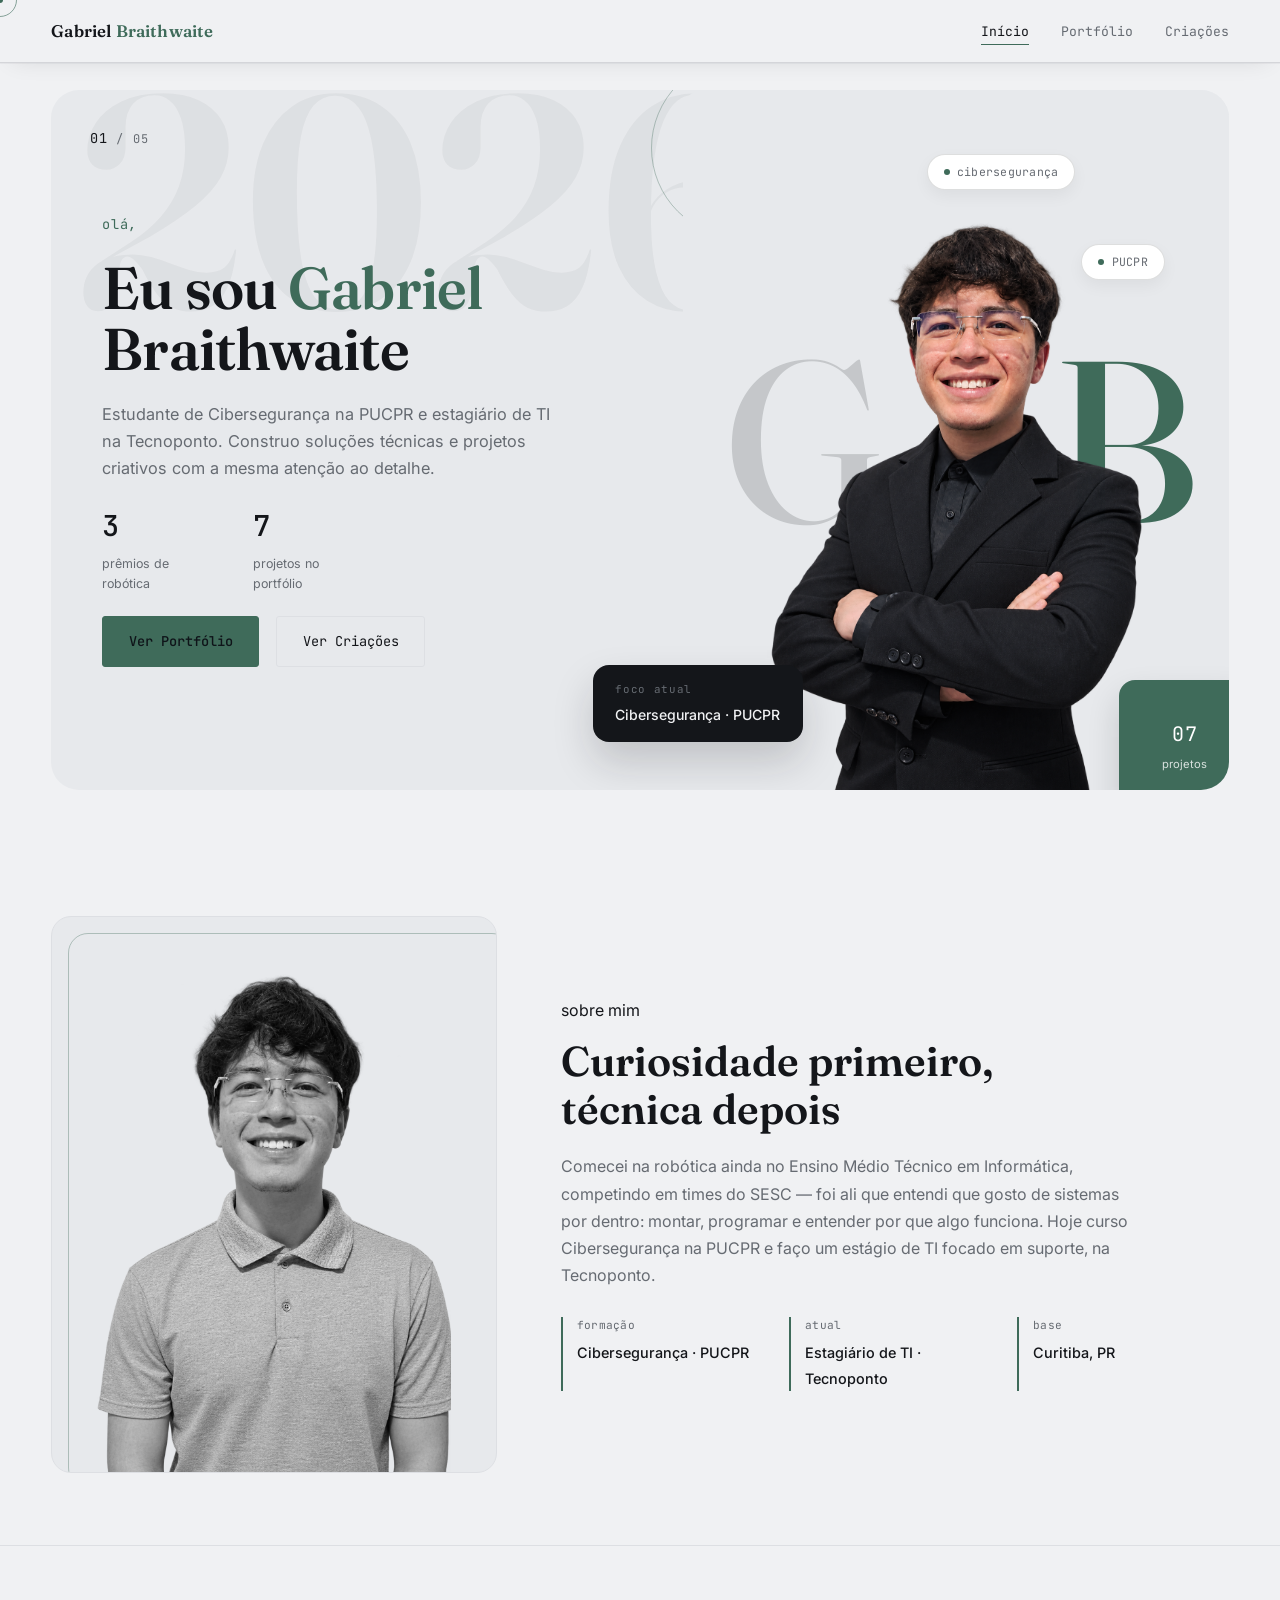
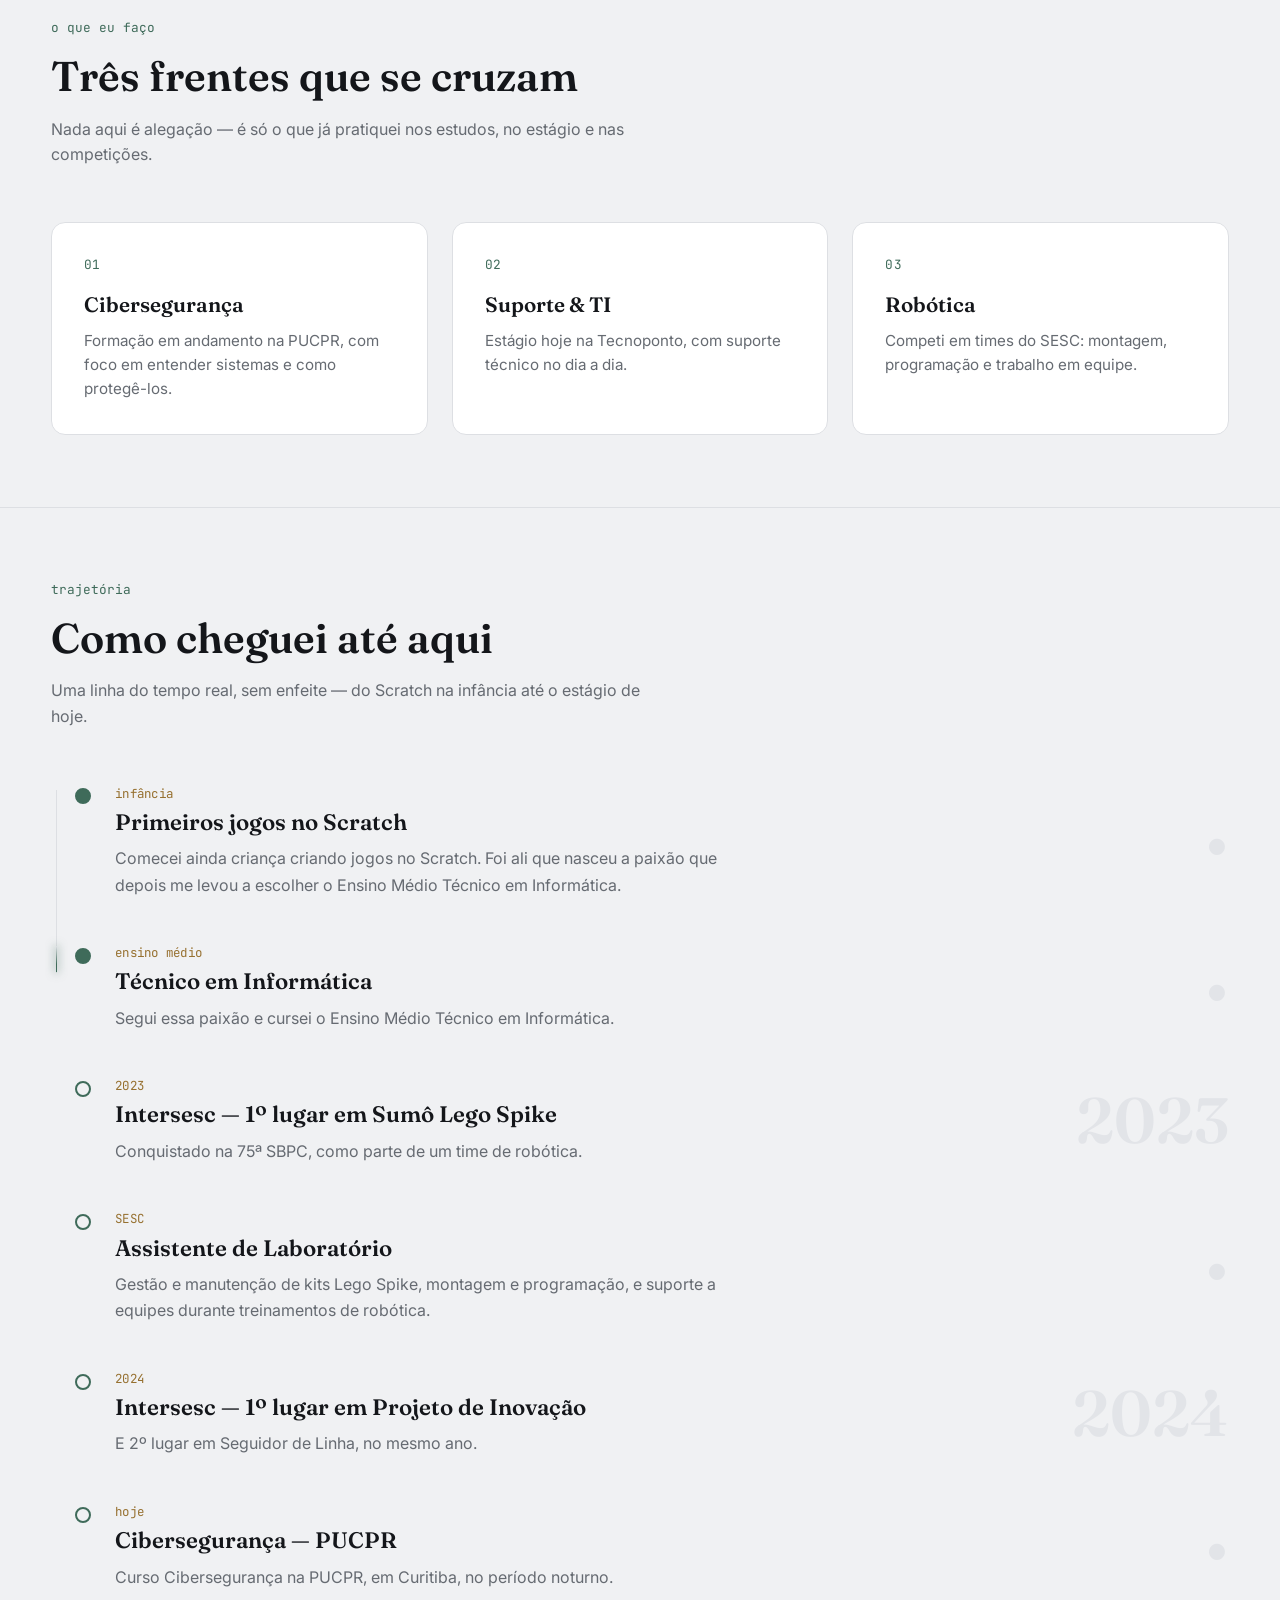
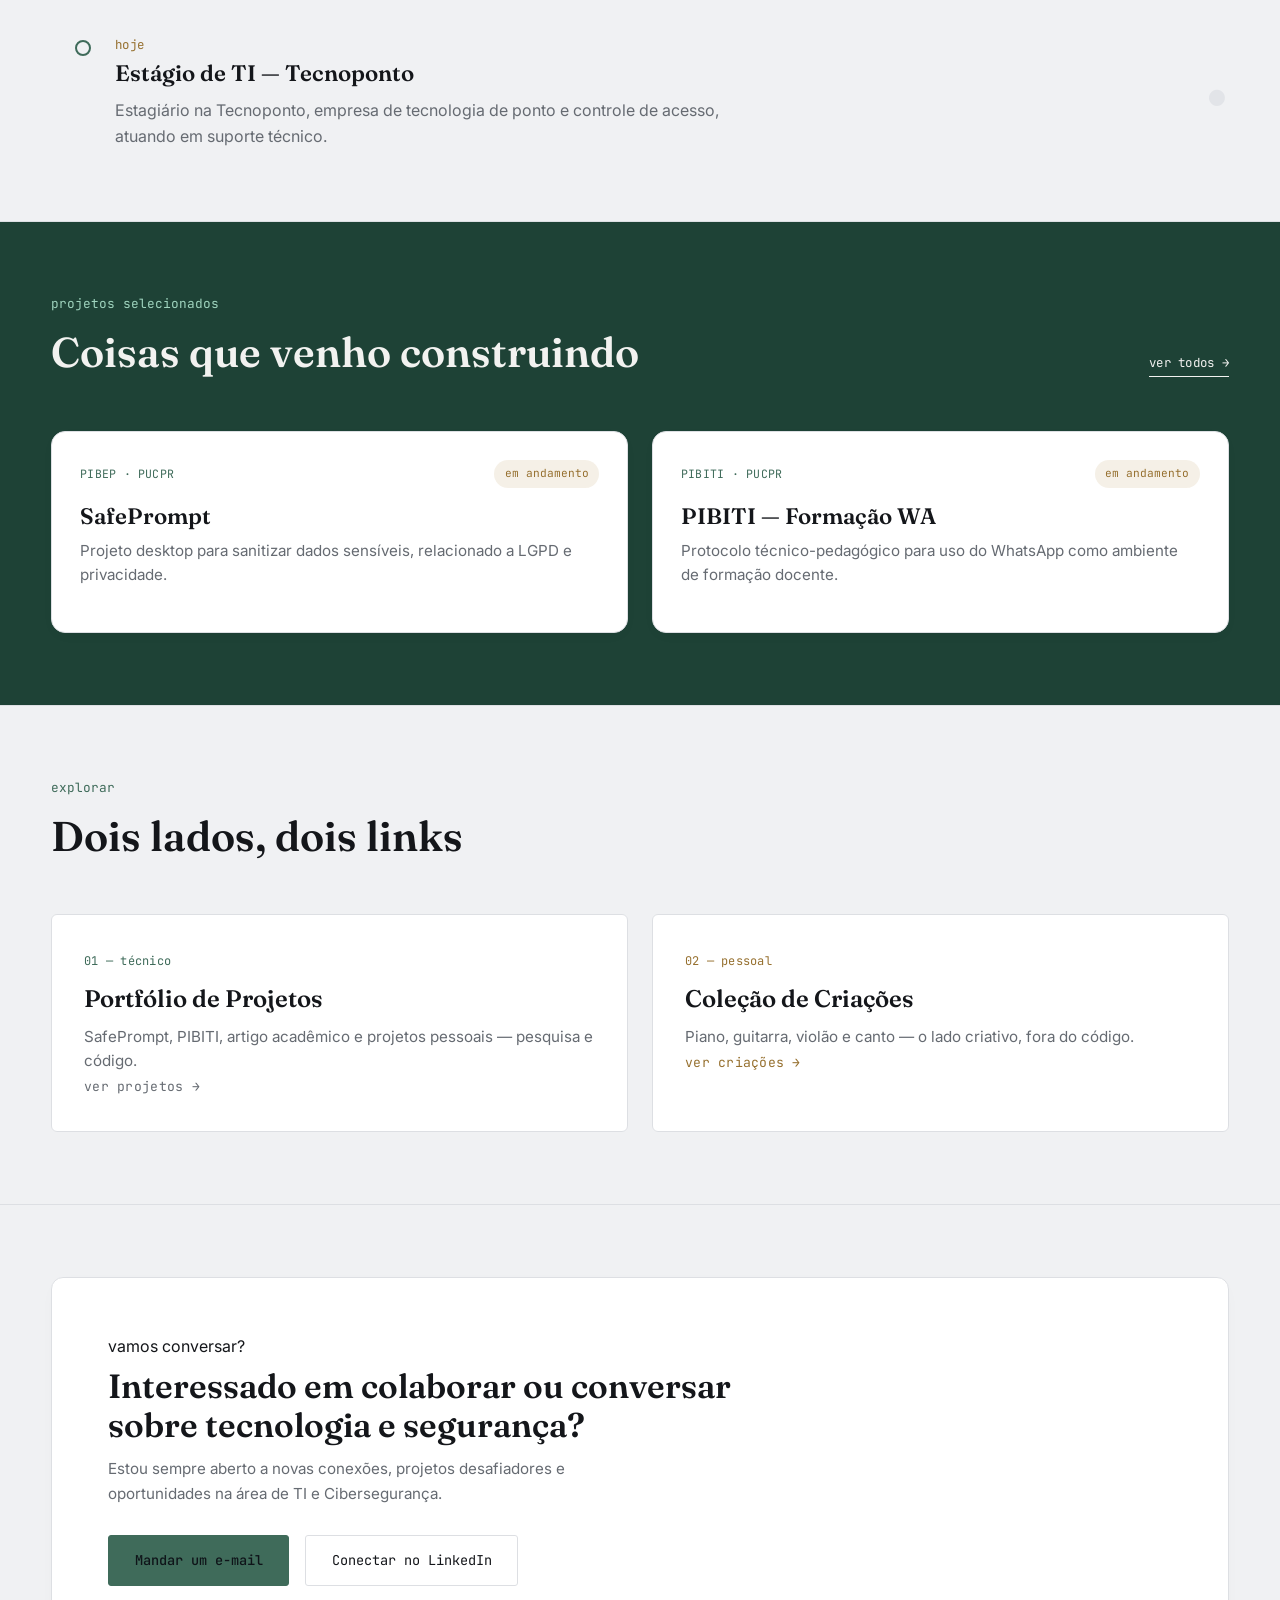
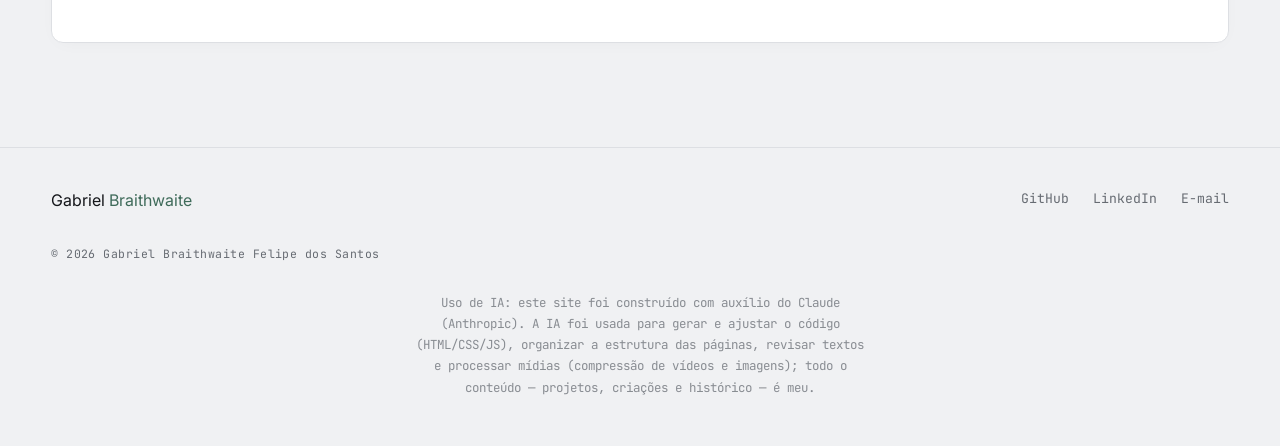
==== commit 9182eeee: "Melhorias gerais: favicon, OpenGraph, seção de contato, botões de ação e âncoras" ====
--- a/index.html
+++ b/index.html
@@ -5,6 +5,13 @@
   <meta name="viewport" content="width=device-width, initial-scale=1.0" />
   <title>Gabriel Braithwaite Felipe dos Santos — Portfólio</title>
   <meta name="description" content="Gabriel Braithwaite Felipe dos Santos — estudante de Cibersegurança na PUCPR e estagiário de TI. Portfólio de projetos e trajetória." />
+  <link rel="icon" type="image/svg+xml" href="assets/images/favicon.svg" />
+  <meta property="og:type" content="website" />
+  <meta property="og:title" content="Gabriel Braithwaite Felipe dos Santos — Portfólio" />
+  <meta property="og:description" content="Estudante de Cibersegurança na PUCPR e estagiário de TI. Portfólio de projetos técnicos e trajetória." />
+  <meta property="og:url" content="https://gabrielbraithwaitesantos.github.io/portfolio/" />
+  <meta property="og:image" content="https://gabrielbraithwaitesantos.github.io/portfolio/assets/images/gabriel.png" />
+  <meta name="twitter:card" content="summary_large_image" />
   <link rel="stylesheet" href="css/style.css" />
   <link rel="stylesheet" href="css/animations.css" />
 </head>
@@ -248,7 +255,7 @@
       </div>
 
       <div class="featured-grid" data-reveal-group>
-        <a href="portfolio/index.html" class="featured-card" data-reveal>
+        <a href="portfolio/index.html#safeprompt" class="featured-card" data-reveal>
           <div class="featured-top">
             <span class="mono">PIBEP · PUCPR</span>
             <span class="status-badge progress">em andamento</span>
@@ -258,7 +265,7 @@
           <span class="featured-card-hint">ver no portfólio →</span>
         </a>
 
-        <a href="portfolio/index.html" class="featured-card" data-reveal>
+        <a href="portfolio/index.html#pibiti" class="featured-card" data-reveal>
           <div class="featured-top">
             <span class="mono">PIBITI · PUCPR</span>
             <span class="status-badge progress">em andamento</span>
@@ -296,6 +303,23 @@
     </div>
   </section>
 
+  <section id="contato">
+    <div class="wrap">
+      <div class="contact-card" data-reveal>
+        <span class="kicker">vamos conversar?</span>
+        <h2>Interessado em colaborar ou conversar sobre tecnologia e segurança?</h2>
+        <p>
+          Estou sempre aberto a novas conexões, projetos desafiadores e oportunidades na área de TI
+          e Cibersegurança.
+        </p>
+        <div class="contact-actions cta-row">
+          <a href="mailto:gabriel.braithwaite.santos@gmail.com" class="btn btn-primary">Mandar um e-mail</a>
+          <a href="https://www.linkedin.com/in/gabrielbraithwaitefelipe/" target="_blank" rel="noopener" class="btn btn-ghost">Conectar no LinkedIn</a>
+        </div>
+      </div>
+    </div>
+  </section>
+
   <footer>
     <div class="wrap">
       <div class="foot-top">
@@ -304,7 +328,7 @@
           <!-- Edite/adicione seus links de contato aqui (e-mail, LinkedIn, GitHub, etc) -->
           <a href="https://github.com/gabrielbraithwaitesantos" target="_blank" rel="noopener">GitHub</a>
           <a href="https://www.linkedin.com/in/gabrielbraithwaitefelipe/" target="_blank" rel="noopener">LinkedIn</a>
-          <!-- <a href="mailto:seuemail@exemplo.com">E-mail</a> -->
+          <a href="mailto:gabriel.braithwaite.santos@gmail.com">E-mail</a>
         </div>
       </div>
       <span class="footer-name mono">© 2026 Gabriel Braithwaite Felipe dos Santos</span>
--- a/css/style.css
+++ b/css/style.css
@@ -1169,8 +1169,9 @@
    card fechar, que ignora mouseenter disparado pelo próprio reflow. */
 .project-card-expand {
   display: grid;
-  grid-template-columns: minmax(0, 1.6fr) minmax(0, 1fr);
+  grid-template-columns: minmax(0, 1.35fr) minmax(0, 1fr);
   gap: 1.5rem;
+  align-items: start;
   max-height: 0;
   opacity: 0;
   overflow: hidden;
@@ -1184,7 +1185,7 @@
    do CSS. Isso evita que rolar a página com a roda do mouse "esbarre" no
    card e abra o painel sem querer, empurrando o scroll no meio do gesto. */
 .project-card.project-card-open .project-card-expand {
-  max-height: 360px;
+  max-height: 400px;
   opacity: 1;
   margin-top: 1.75rem;
 }
@@ -1202,7 +1203,7 @@
   display: grid;
   grid-template-columns: minmax(0, 1.8fr) minmax(0, 0.8fr);
   gap: 0.75rem;
-  align-items: stretch;
+  align-items: start;
 }
 
 .media-item {
@@ -1236,15 +1237,17 @@
   aspect-ratio: 16 / 10;
 }
 
+/* as miniaturas acompanham a altura do vídeo ao lado, sem esticar junto
+   com a coluna de texto (que agora é bem mais alta que antes) */
 .media-thumbs {
   display: flex;
   flex-direction: column;
   gap: 0.75rem;
-  height: 100%;
 }
 
 .media-thumb {
   flex: 1;
+  min-height: 0;
 }
 
 .media-placeholder {
@@ -1270,6 +1273,10 @@
 .project-card-expand-text {
   border-left: 1px dashed var(--border);
   padding-left: 1.5rem;
+  /* o painel tem altura fixa (ver .project-card-open acima); o texto rola
+     dentro dela em vez de ser cortado quando é mais longo */
+  max-height: 400px;
+  overflow-y: auto;
 }
 
 .project-card-expand.text-only {
@@ -1283,10 +1290,10 @@
 
 .extra-placeholder {
   display: block;
-  font-size: 0.85rem;
-  color: var(--text-dim);
-  opacity: 0.75;
-  line-height: 1.65;
+  font-size: 0.82rem;
+  color: var(--text-dim);
+  opacity: 0.95;
+  line-height: 1.6;
   transition: opacity 0.3s ease;
 }
 
@@ -1294,9 +1301,23 @@
   contain: layout;
 }
 
-@media (max-width: 700px) {
-  .project-card-expand {
+/* Em touch não existe hover, e o interactions.js (que aplica
+   .project-card-open) é desligado nesses aparelhos — sem isto o painel
+   ficaria fechado para sempre e o texto do projeto nunca apareceria.
+   Aqui ele fica sempre aberto, empilhado abaixo do card.
+   A largura sozinha não basta: um iPad em retrato tem 820px e cairia de
+   fora, então a regra também vale para qualquer aparelho sem hover. */
+@media (max-width: 780px), (hover: none), (pointer: coarse) {
+  .project-card .project-card-expand,
+  .project-card.project-card-open .project-card-expand,
+  .project-card.project-card-open .project-card-expand.text-only,
+  .project-card.project-card-open .project-card-expand.text-only.text-only-narrow {
     grid-template-columns: 1fr;
+    max-height: none;
+    opacity: 1;
+    overflow: visible;
+    margin-top: 1.5rem;
+    transition: none;
   }
 
   .project-card-expand-media {
@@ -1312,6 +1333,8 @@
     border-top: 1px dashed var(--border);
     padding-left: 0;
     padding-top: 1rem;
+    max-height: none;
+    overflow: visible;
   }
 }
 
@@ -1759,3 +1782,91 @@
     justify-content: center;
   }
 }
+
+
+/* -------------------------------- Extras & Polish -------------------------------- */
+
+.contact-card {
+  background: var(--surface);
+  border: 1px solid var(--border);
+  border-radius: 12px;
+  padding: clamp(2rem, 5vw, 3.5rem);
+  margin-bottom: 2rem;
+  position: relative;
+  overflow: hidden;
+  box-shadow: 0 4px 20px -8px rgba(20, 22, 26, 0.05);
+}
+
+.contact-card h2 {
+  font-size: clamp(1.4rem, 2.8vw, 2.1rem);
+  max-width: 30ch;
+  margin-top: 0.5rem;
+  margin-bottom: 0.8rem;
+}
+
+.contact-card p {
+  max-width: 55ch;
+  color: var(--text-dim);
+  font-size: 0.95rem;
+  margin-bottom: 1.8rem;
+  line-height: 1.6;
+}
+
+.contact-actions {
+  display: flex;
+  flex-wrap: wrap;
+  gap: 1rem;
+}
+
+.project-actions {
+  display: flex;
+  flex-wrap: wrap;
+  gap: 0.5rem;
+  margin-top: 1.1rem;
+  padding-top: 0.9rem;
+  border-top: 1px dashed var(--border);
+}
+
+.project-action-btn {
+  display: inline-flex;
+  align-items: center;
+  gap: 0.4rem;
+  font-family: var(--font-mono);
+  font-size: 0.76rem;
+  padding: 0.42rem 0.85rem;
+  border-radius: 999px;
+  background: var(--surface-hover);
+  border: 1px solid var(--border);
+  color: var(--text);
+  text-decoration: none;
+  font-weight: 500;
+  transition: all 0.2s ease;
+}
+
+.project-action-btn:hover {
+  background: var(--accent);
+  color: #FFFFFF;
+  border-color: var(--accent);
+}
+
+.project-action-btn svg {
+  flex-shrink: 0;
+}
+
+.project-action-btn .arrow {
+  font-size: 0.8rem;
+  color: var(--accent);
+  transition: transform 0.2s ease;
+}
+
+.project-action-btn:hover .arrow {
+  color: #FFFFFF;
+  transform: translate(2px, -2px);
+}
+
+/* Destaque suave ao navegar via âncora (#safeprompt, etc.) */
+.project-card:target,
+.project-card.project-card-focus {
+  border-color: var(--accent);
+  box-shadow: 0 0 0 3px rgba(63, 107, 90, 0.22);
+}
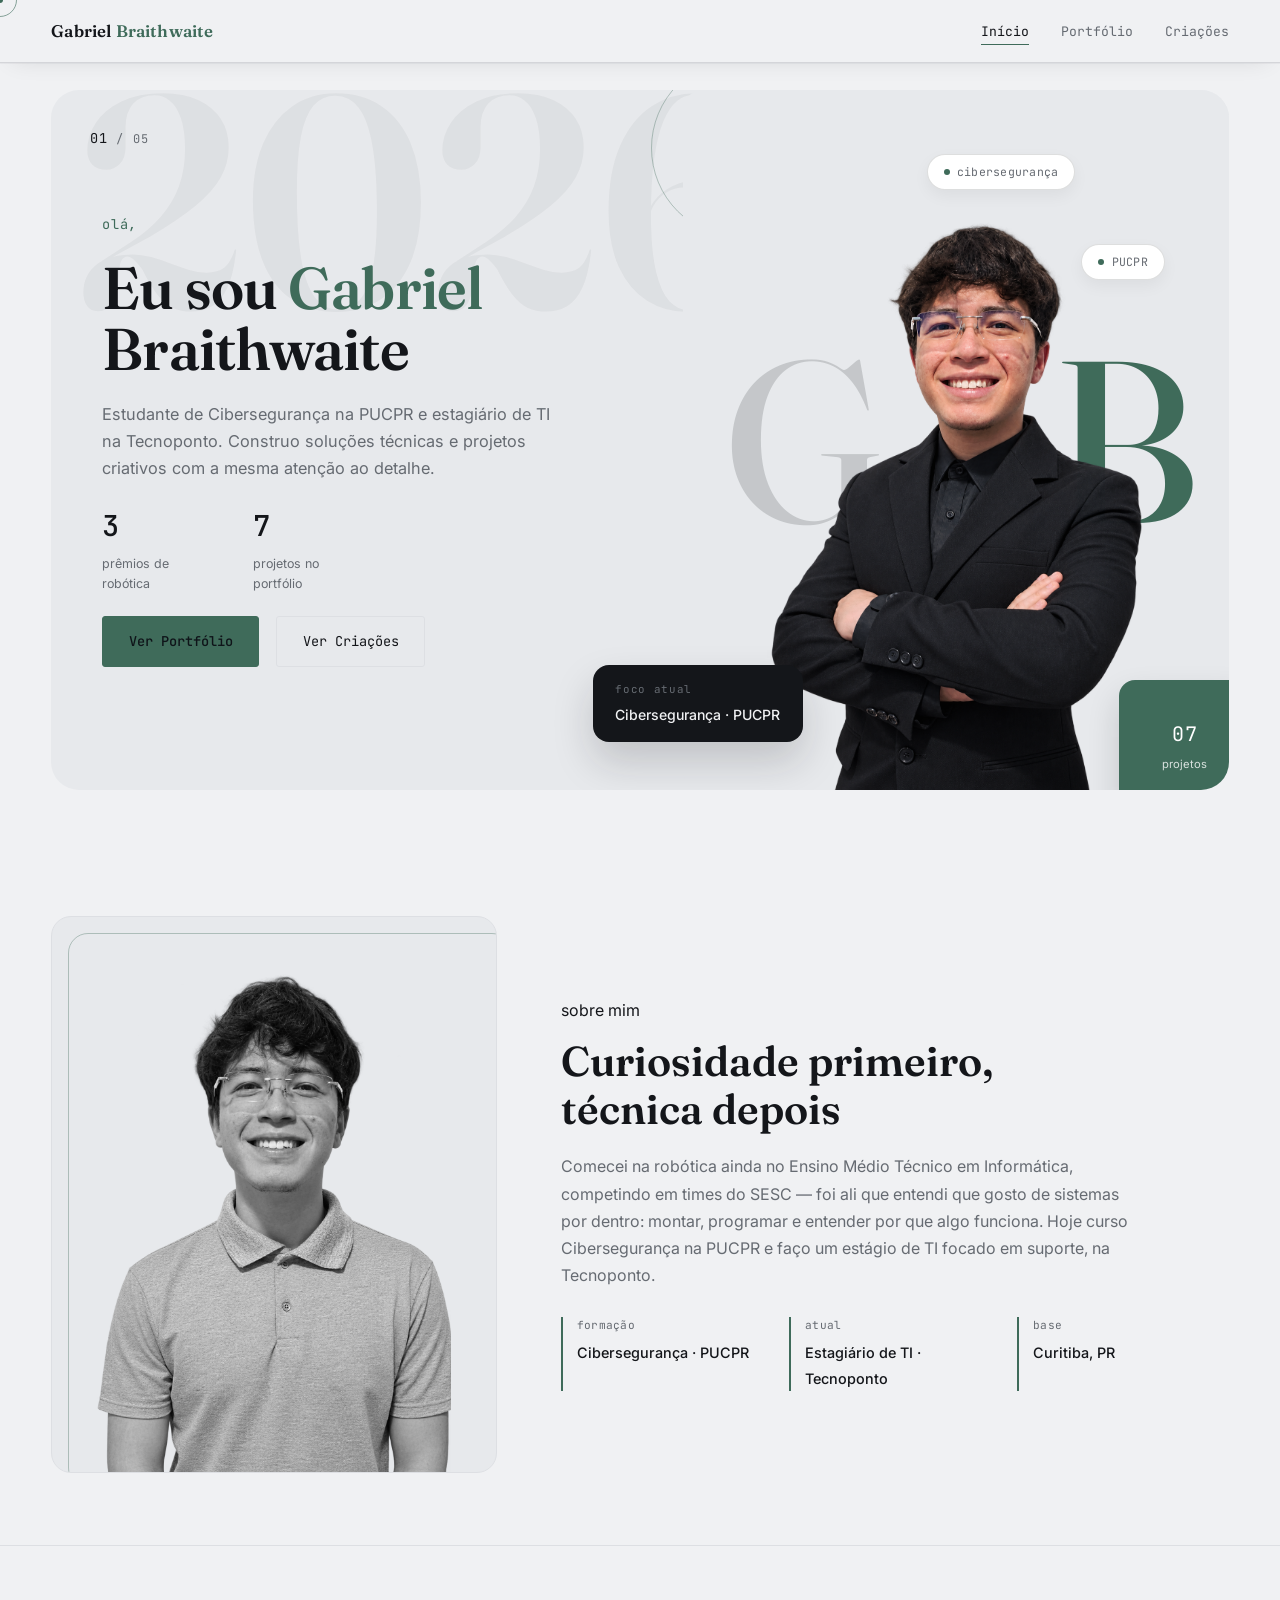
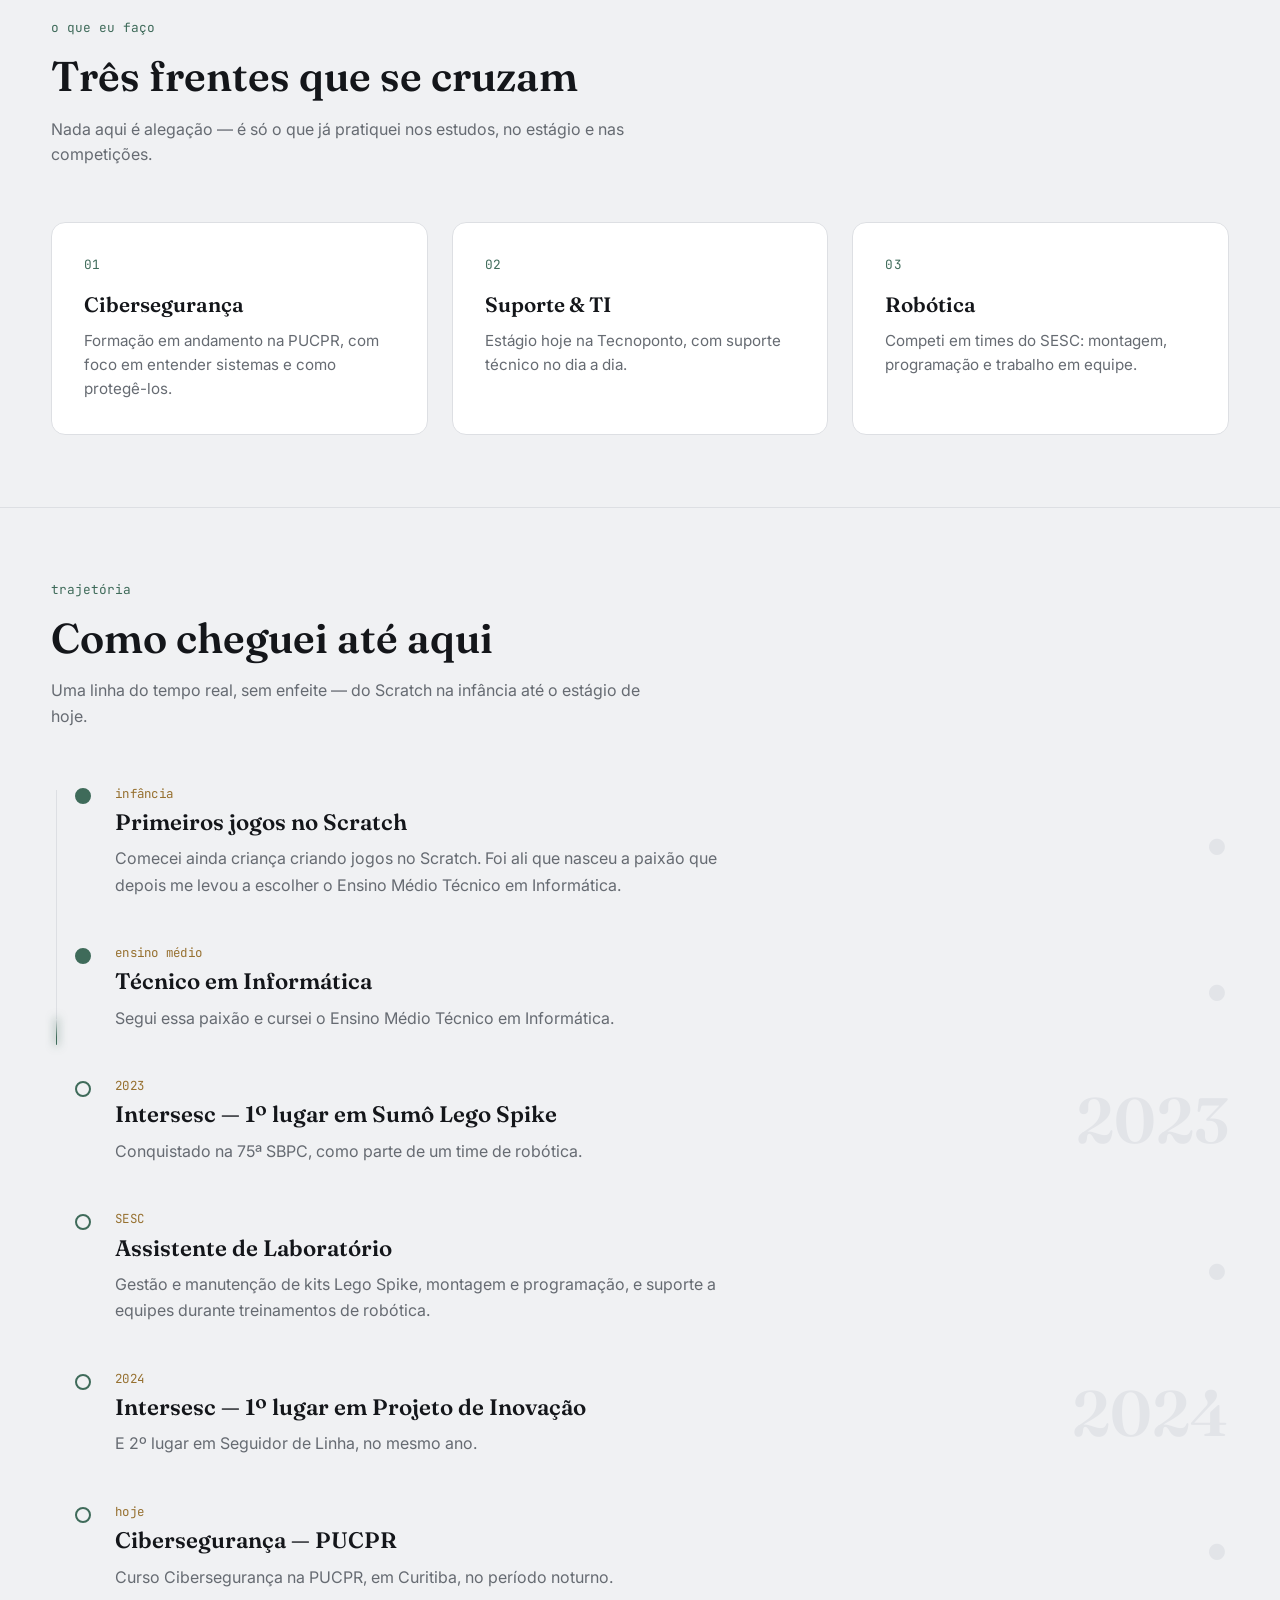
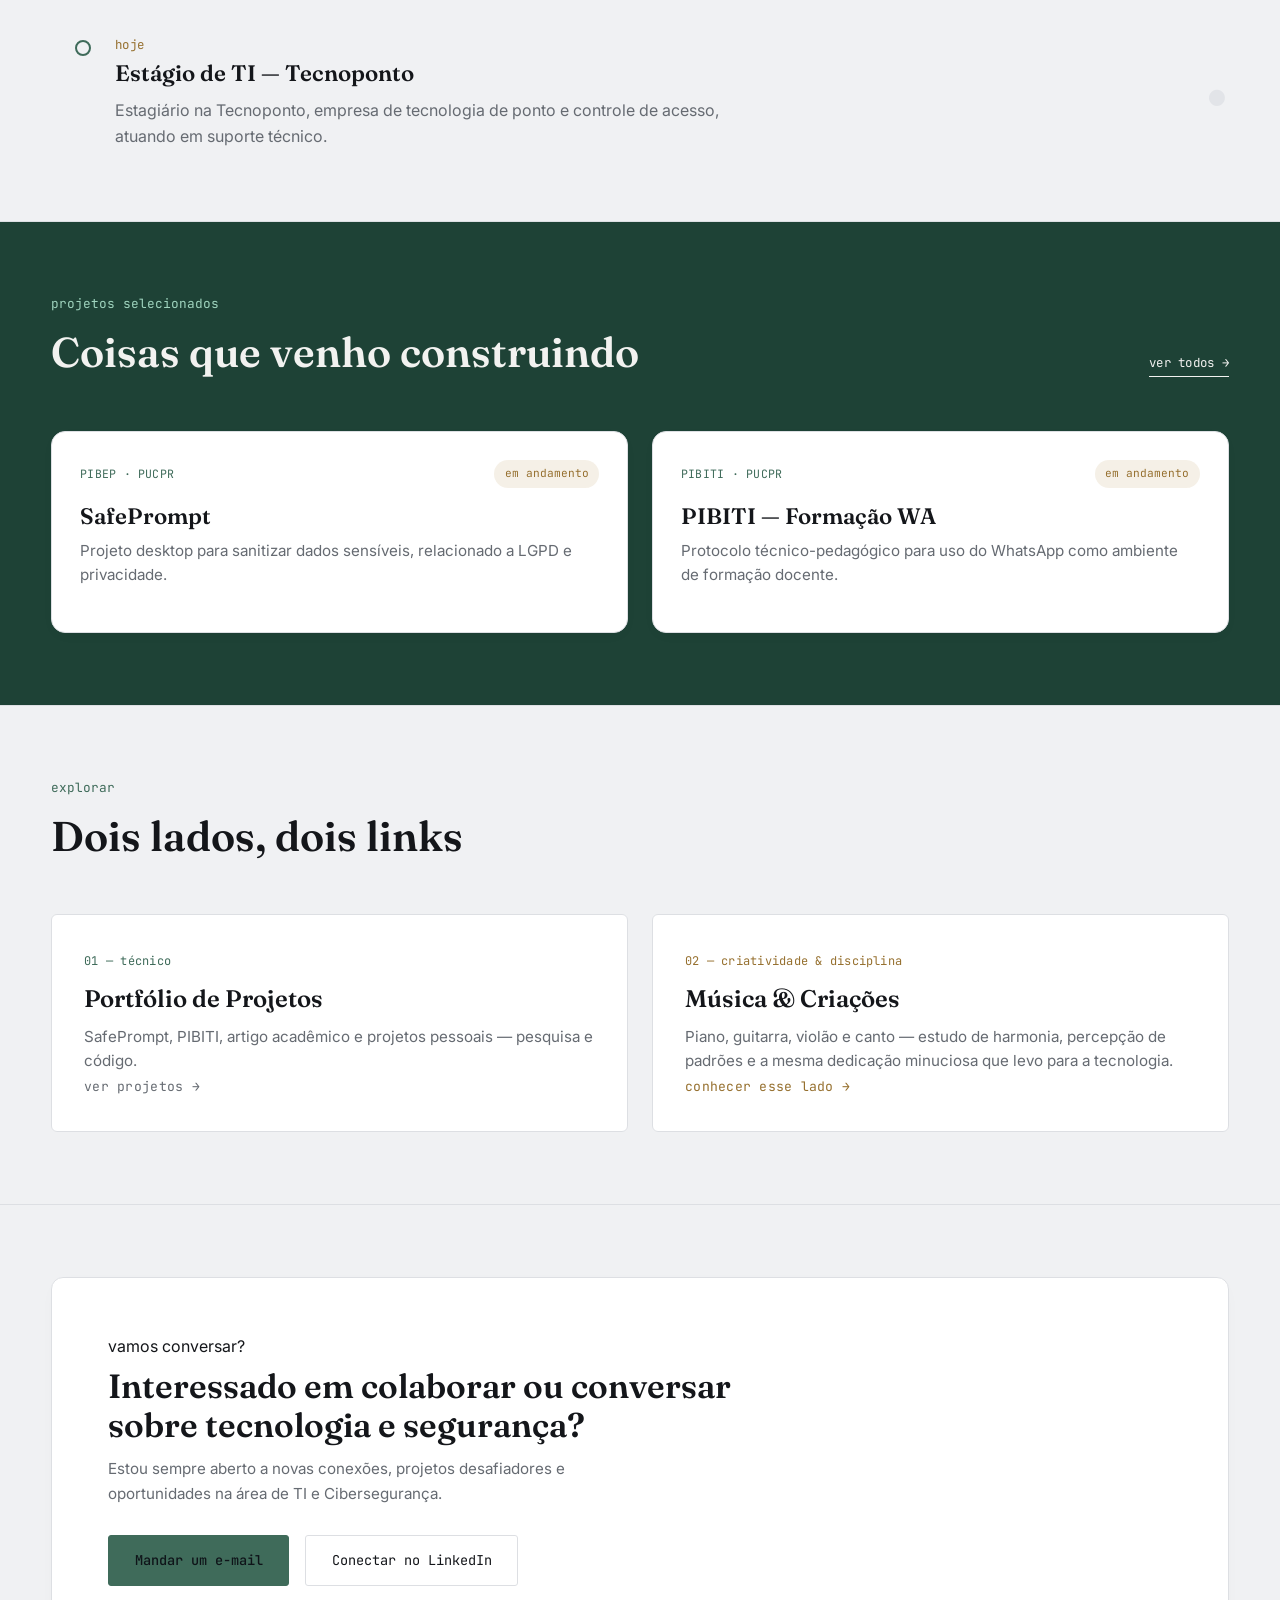
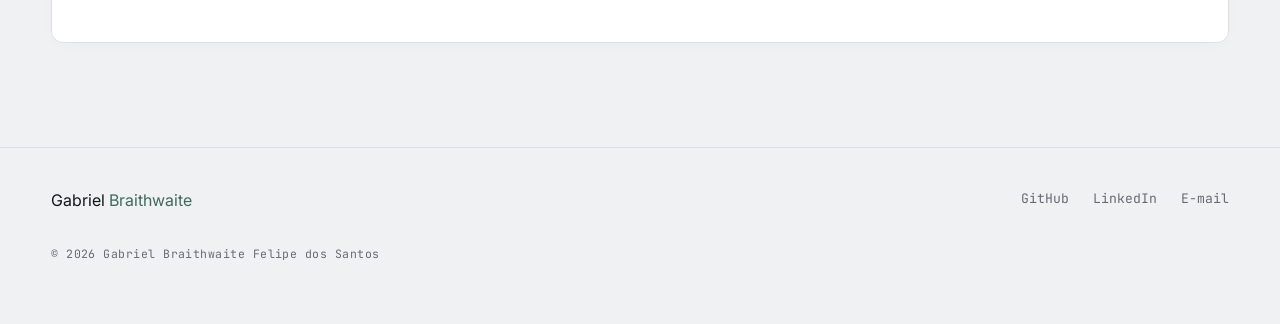
==== commit 64872c67: "Refina seção de criações, remove aviso de IA e botões de repositório privado" ====
--- a/index.html
+++ b/index.html
@@ -294,10 +294,10 @@
         </a>
 
         <a href="criacoes/index.html" class="preview-card warm" data-reveal>
-          <span class="mono">02 — pessoal</span>
-          <h3>Coleção de Criações</h3>
-          <p>Piano, guitarra, violão e canto — o lado criativo, fora do código.</p>
-          <span class="go mono">ver criações →</span>
+          <span class="mono">02 — criatividade &amp; disciplina</span>
+          <h3>Música &amp; Criações</h3>
+          <p>Piano, guitarra, violão e canto — estudo de harmonia, percepção de padrões e a mesma dedicação minuciosa que levo para a tecnologia.</p>
+          <span class="go mono">conhecer esse lado →</span>
         </a>
       </div>
     </div>
@@ -332,13 +332,6 @@
         </div>
       </div>
       <span class="footer-name mono">© 2026 Gabriel Braithwaite Felipe dos Santos</span>
-      <!-- Texto de declaração de uso de IA — edite livremente se precisar ajustar -->
-      <p class="ai-disclosure">
-        Uso de IA: este site foi construído com auxílio do Claude (Anthropic). A IA foi usada para
-        gerar e ajustar o código (HTML/CSS/JS), organizar a estrutura das páginas, revisar textos e
-        processar mídias (compressão de vídeos e imagens); todo o conteúdo — projetos, criações e
-        histórico — é meu.
-      </p>
     </div>
   </footer>
 
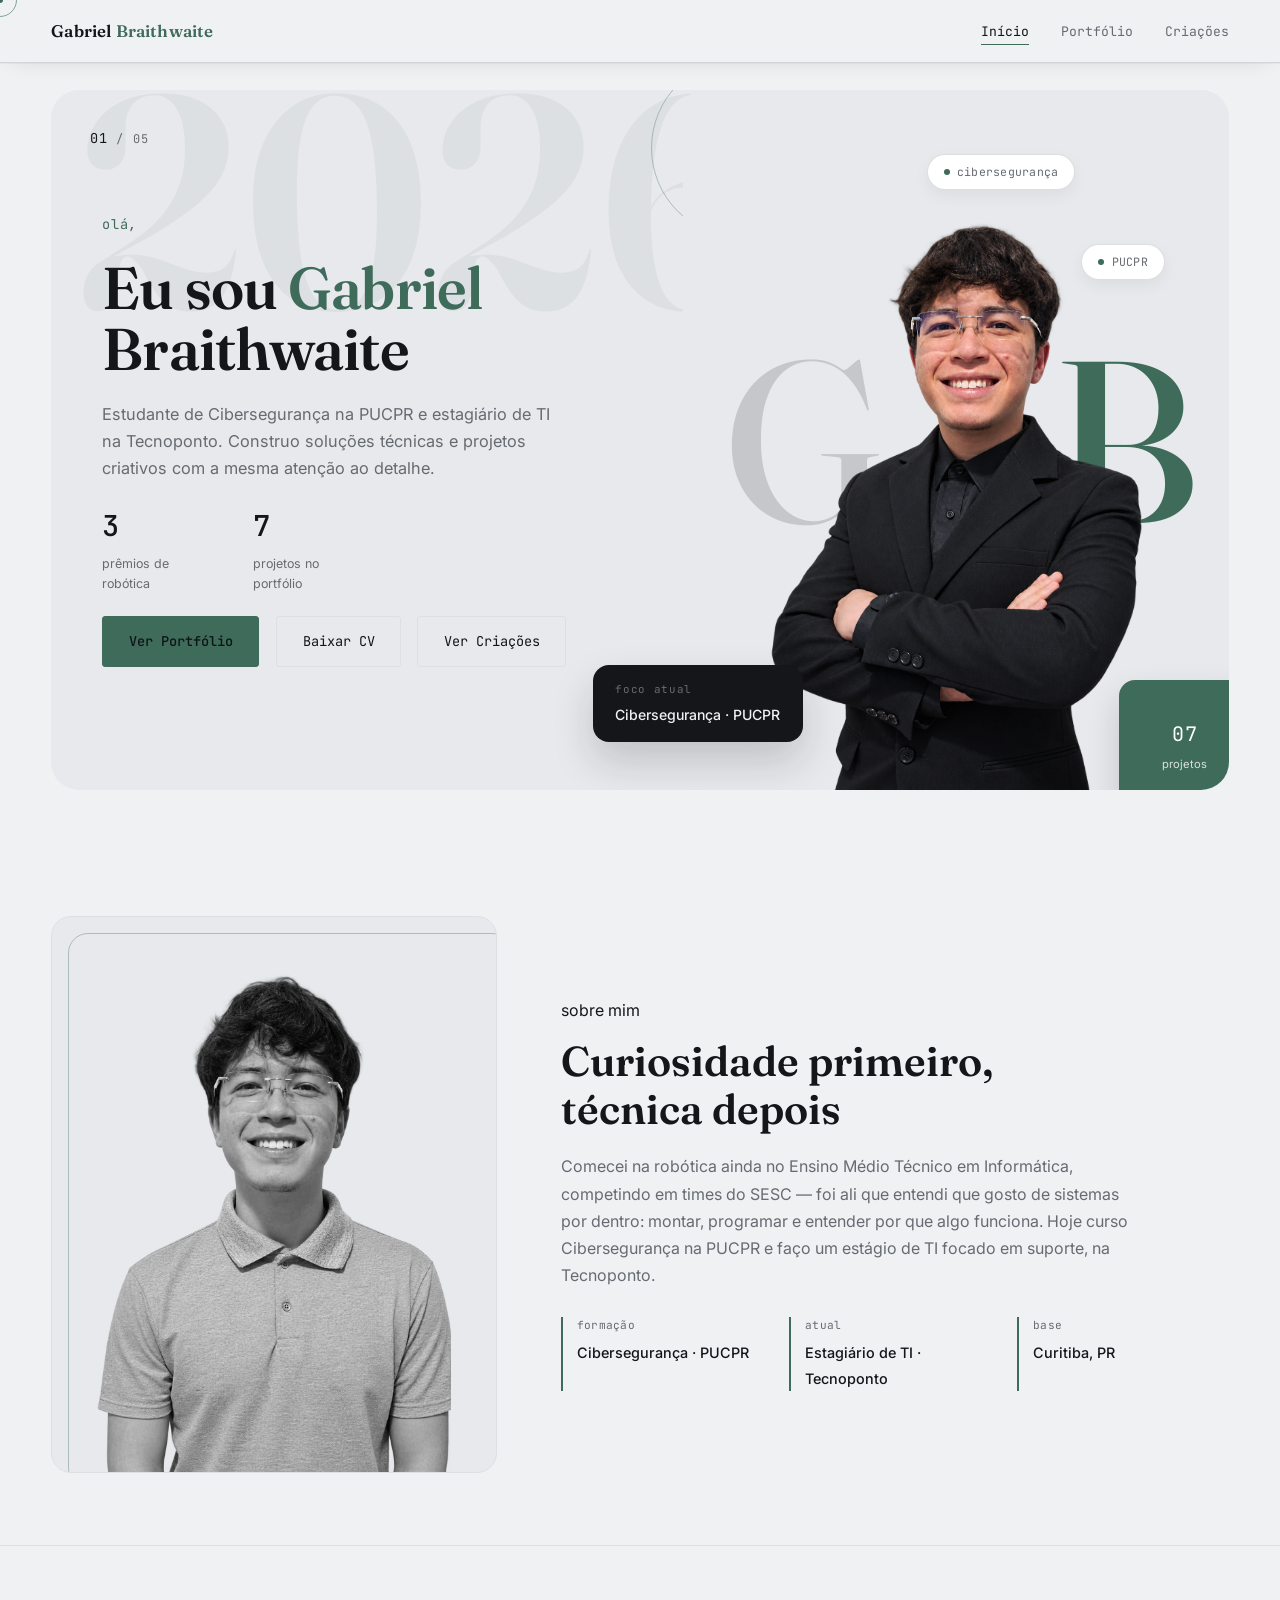
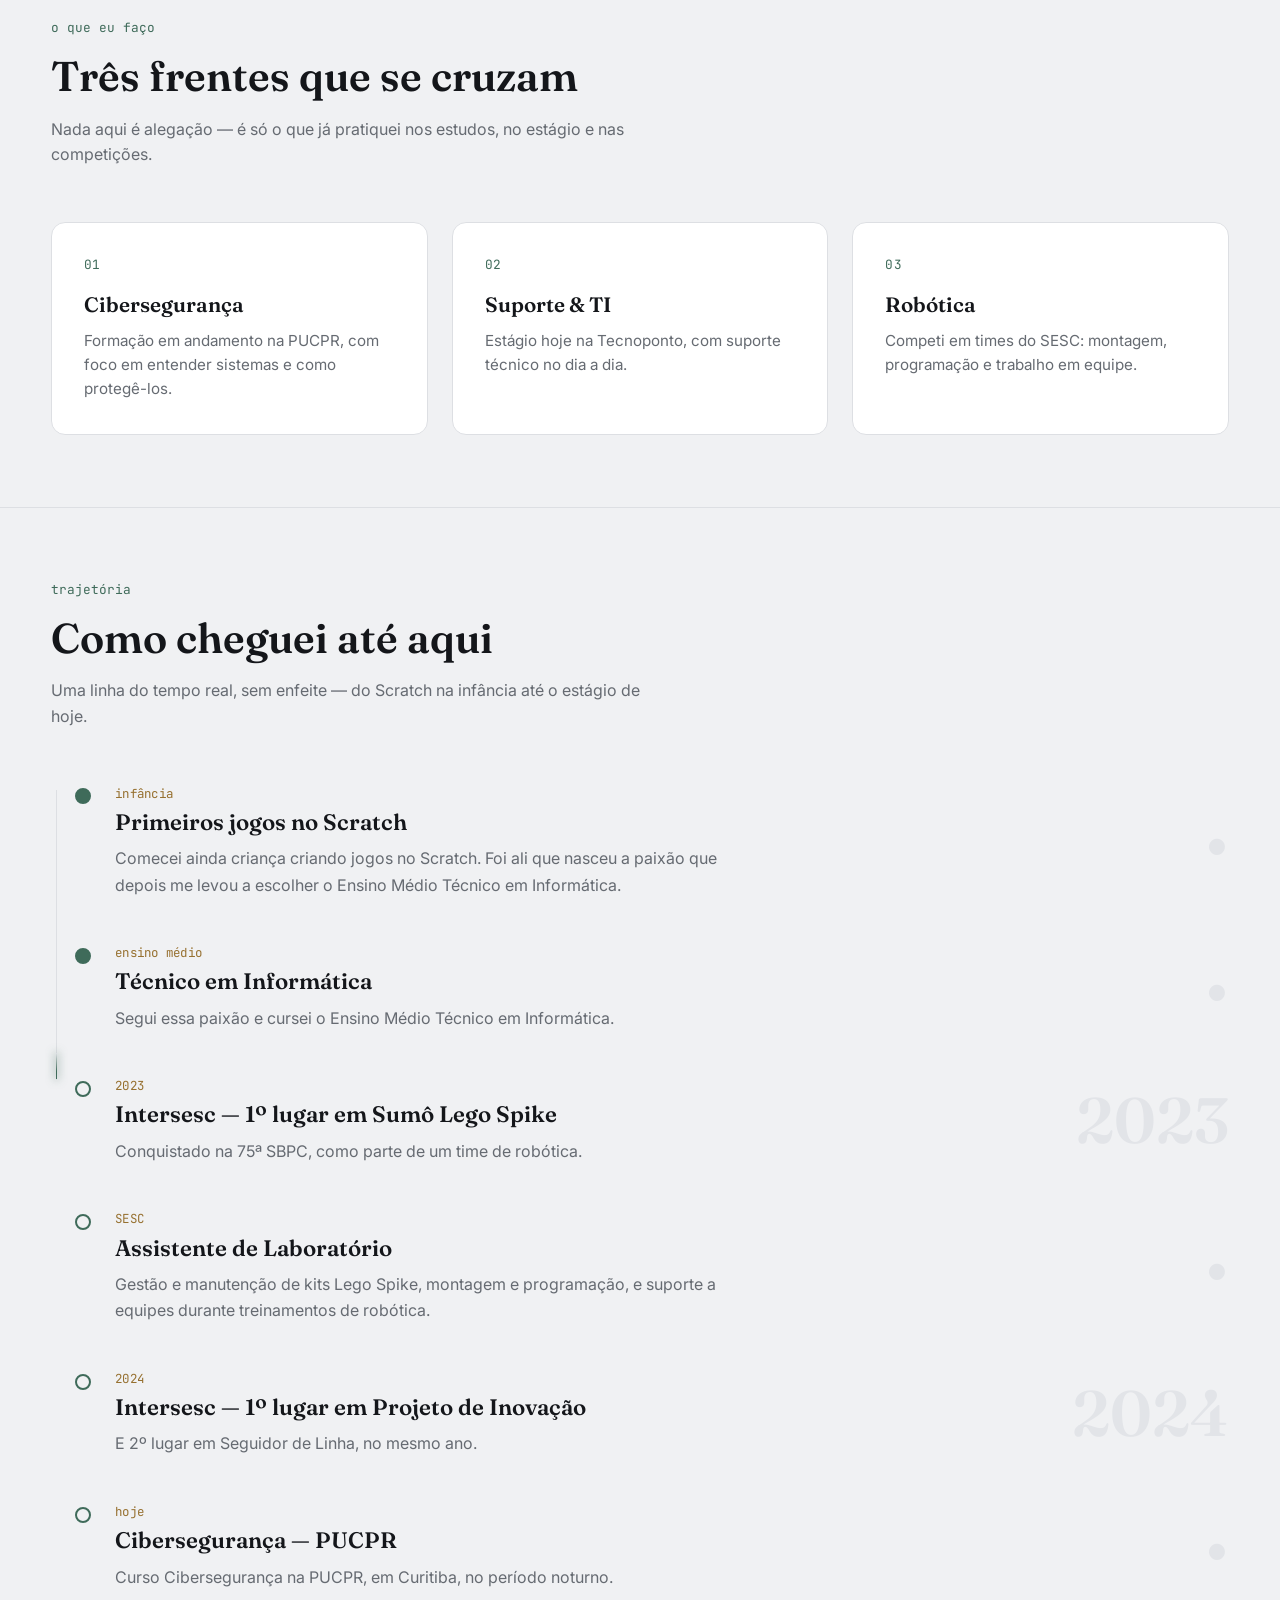
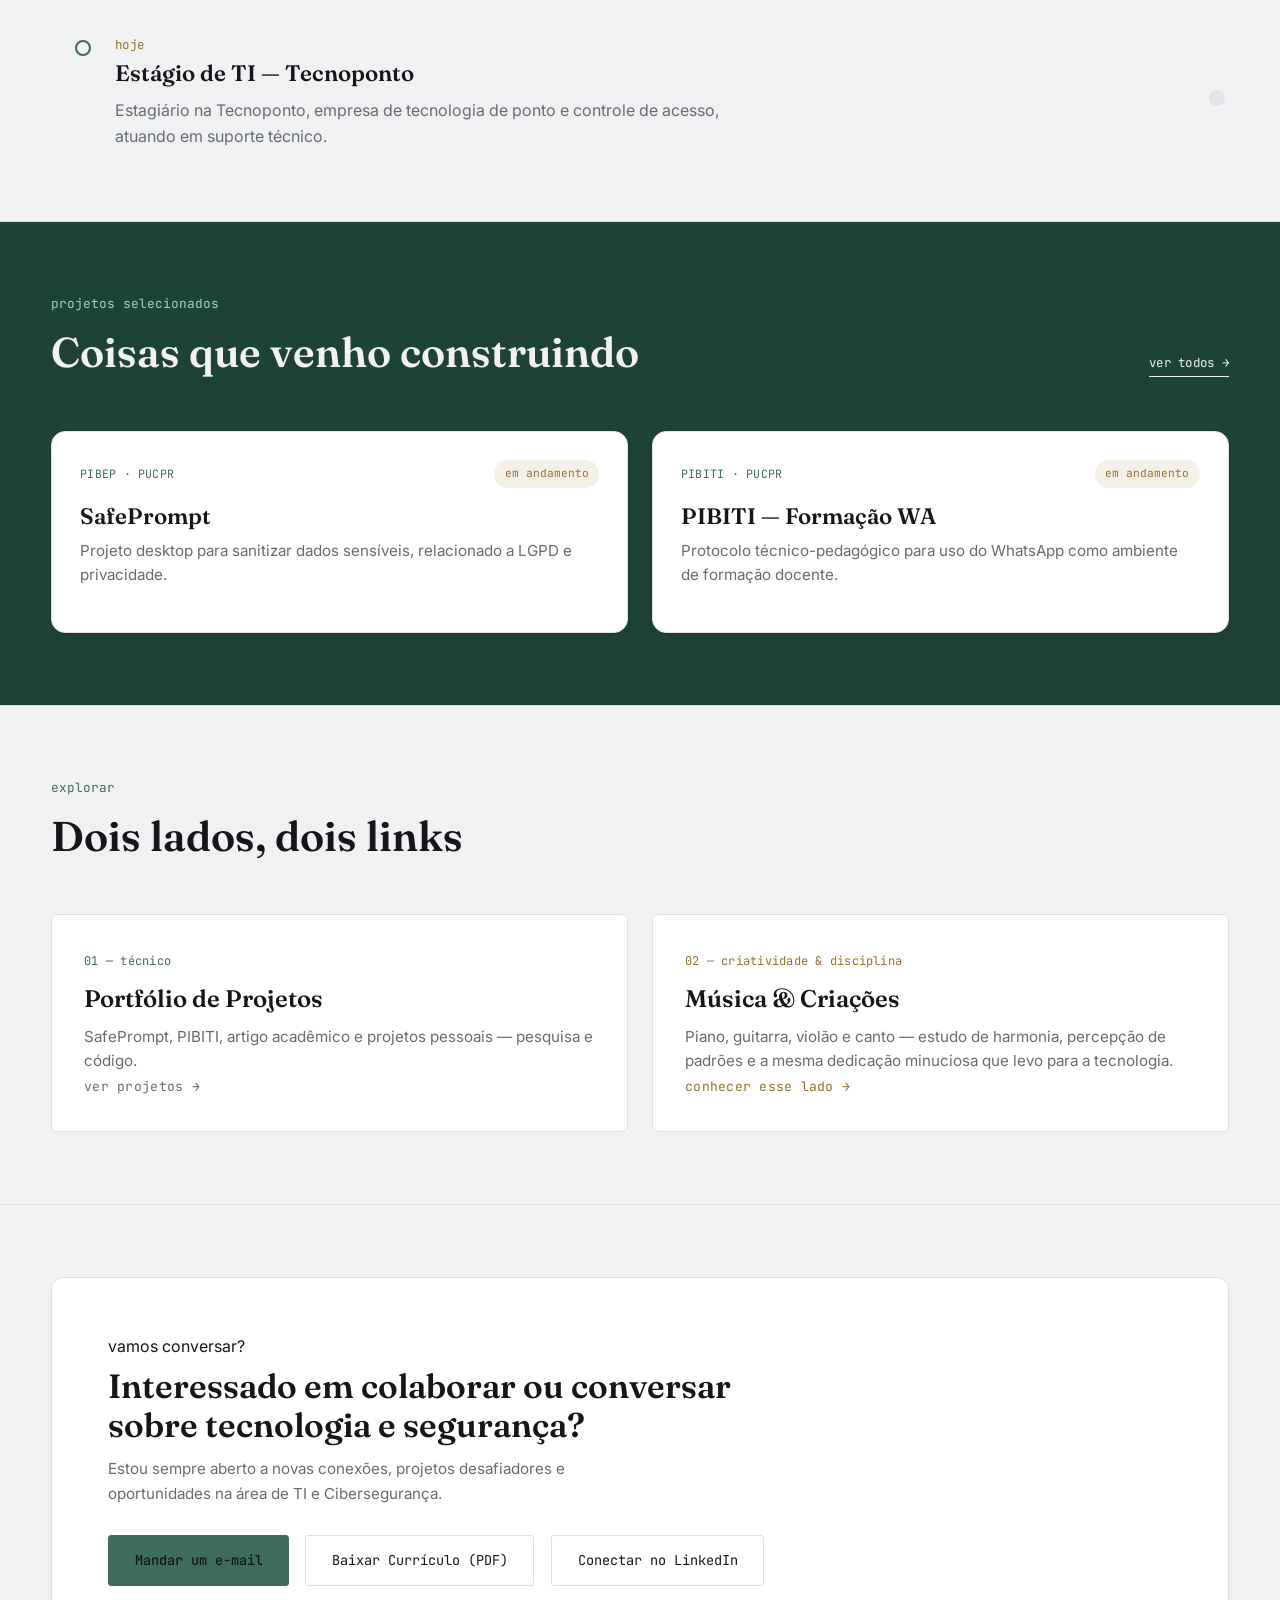
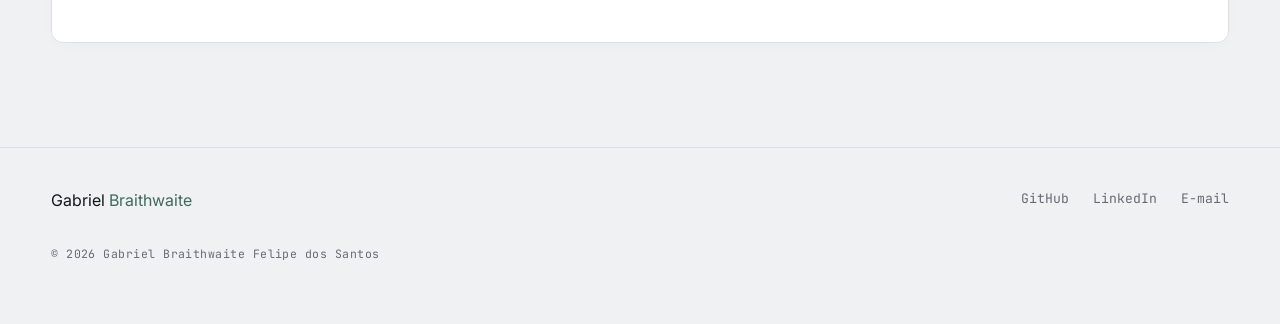
==== commit 77b13927: "Adiciona currículo reformulado em PDF e botões de download" ====
--- a/index.html
+++ b/index.html
@@ -71,6 +71,7 @@
           </div>
           <div class="hero-cta cta-row">
             <a href="portfolio/index.html" class="btn btn-primary">Ver Portfólio</a>
+            <a href="assets/curriculo-gabriel-braithwaite.pdf" target="_blank" class="btn btn-ghost">Baixar CV</a>
             <a href="criacoes/index.html" class="btn btn-ghost">Ver Criações</a>
           </div>
         </div>
@@ -314,6 +315,7 @@
         </p>
         <div class="contact-actions cta-row">
           <a href="mailto:gabriel.braithwaite.santos@gmail.com" class="btn btn-primary">Mandar um e-mail</a>
+          <a href="assets/curriculo-gabriel-braithwaite.pdf" target="_blank" class="btn btn-ghost">Baixar Currículo (PDF)</a>
           <a href="https://www.linkedin.com/in/gabrielbraithwaitefelipe/" target="_blank" rel="noopener" class="btn btn-ghost">Conectar no LinkedIn</a>
         </div>
       </div>
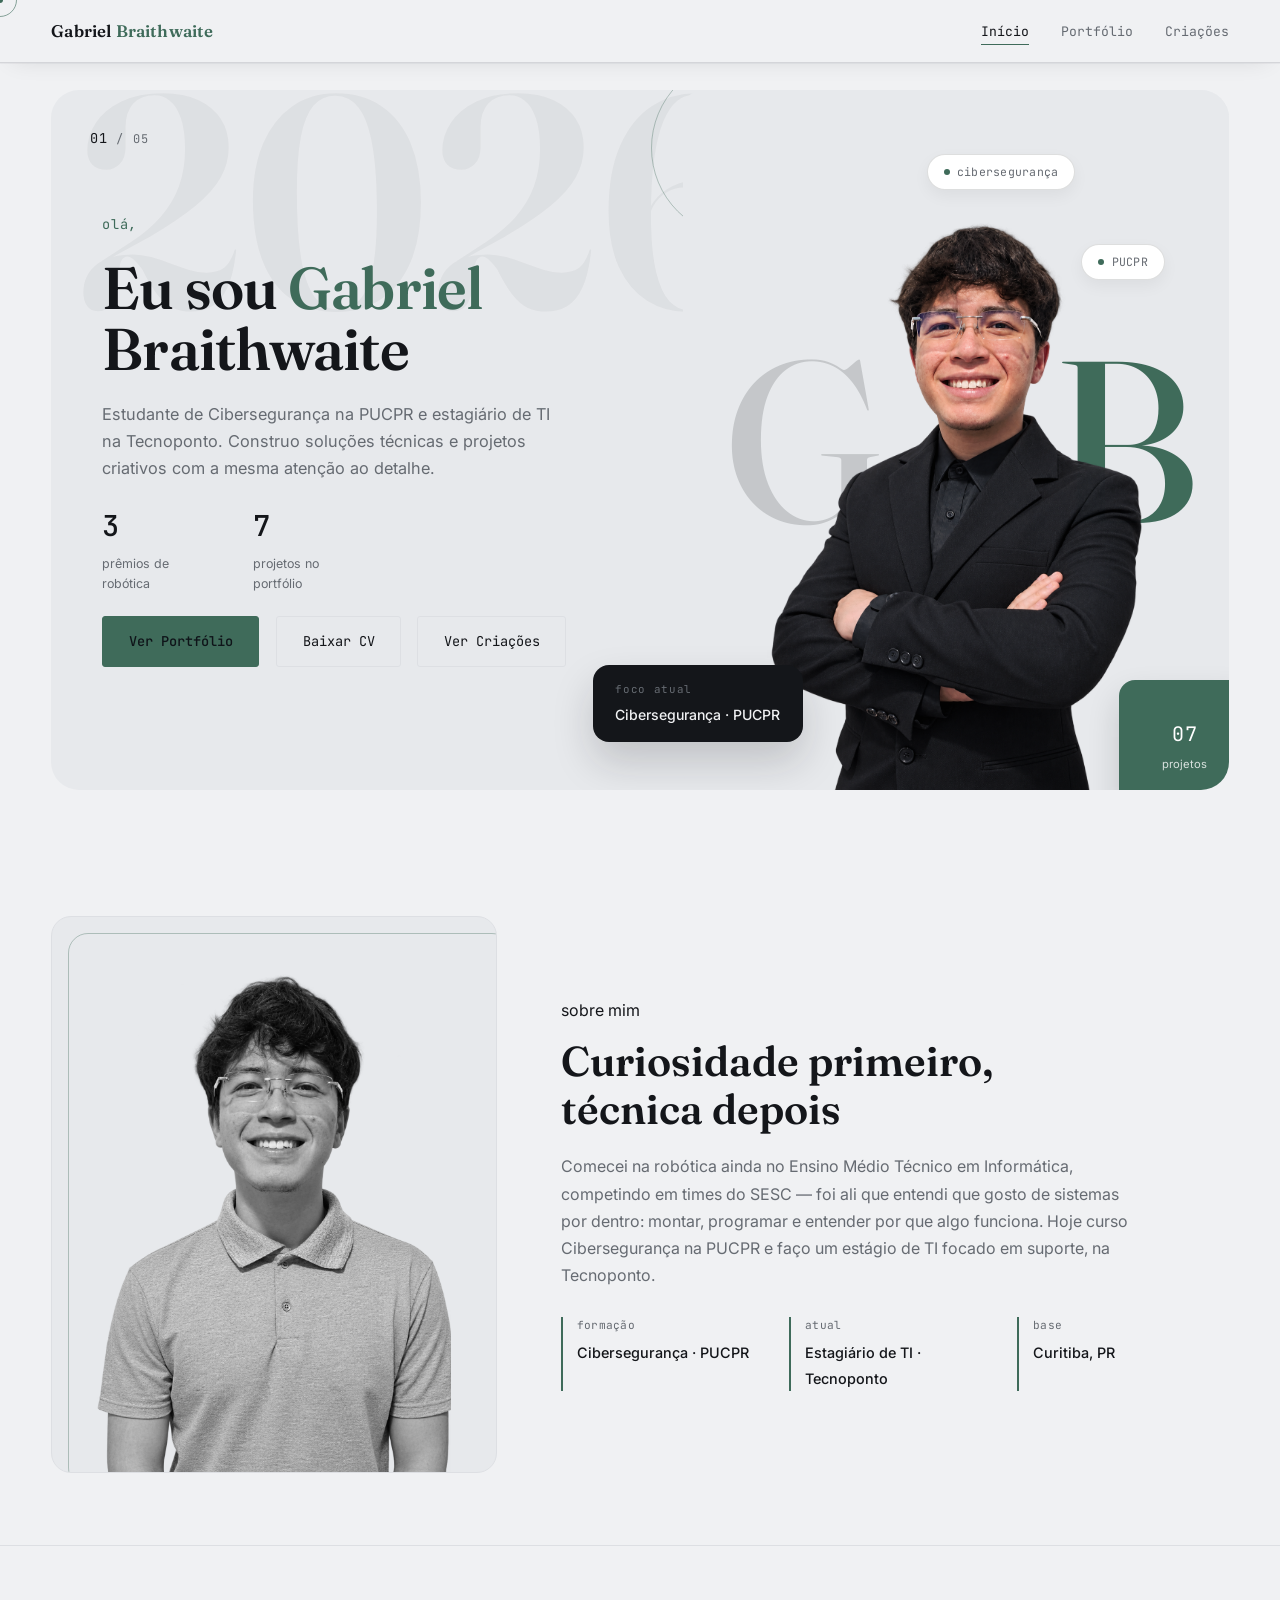
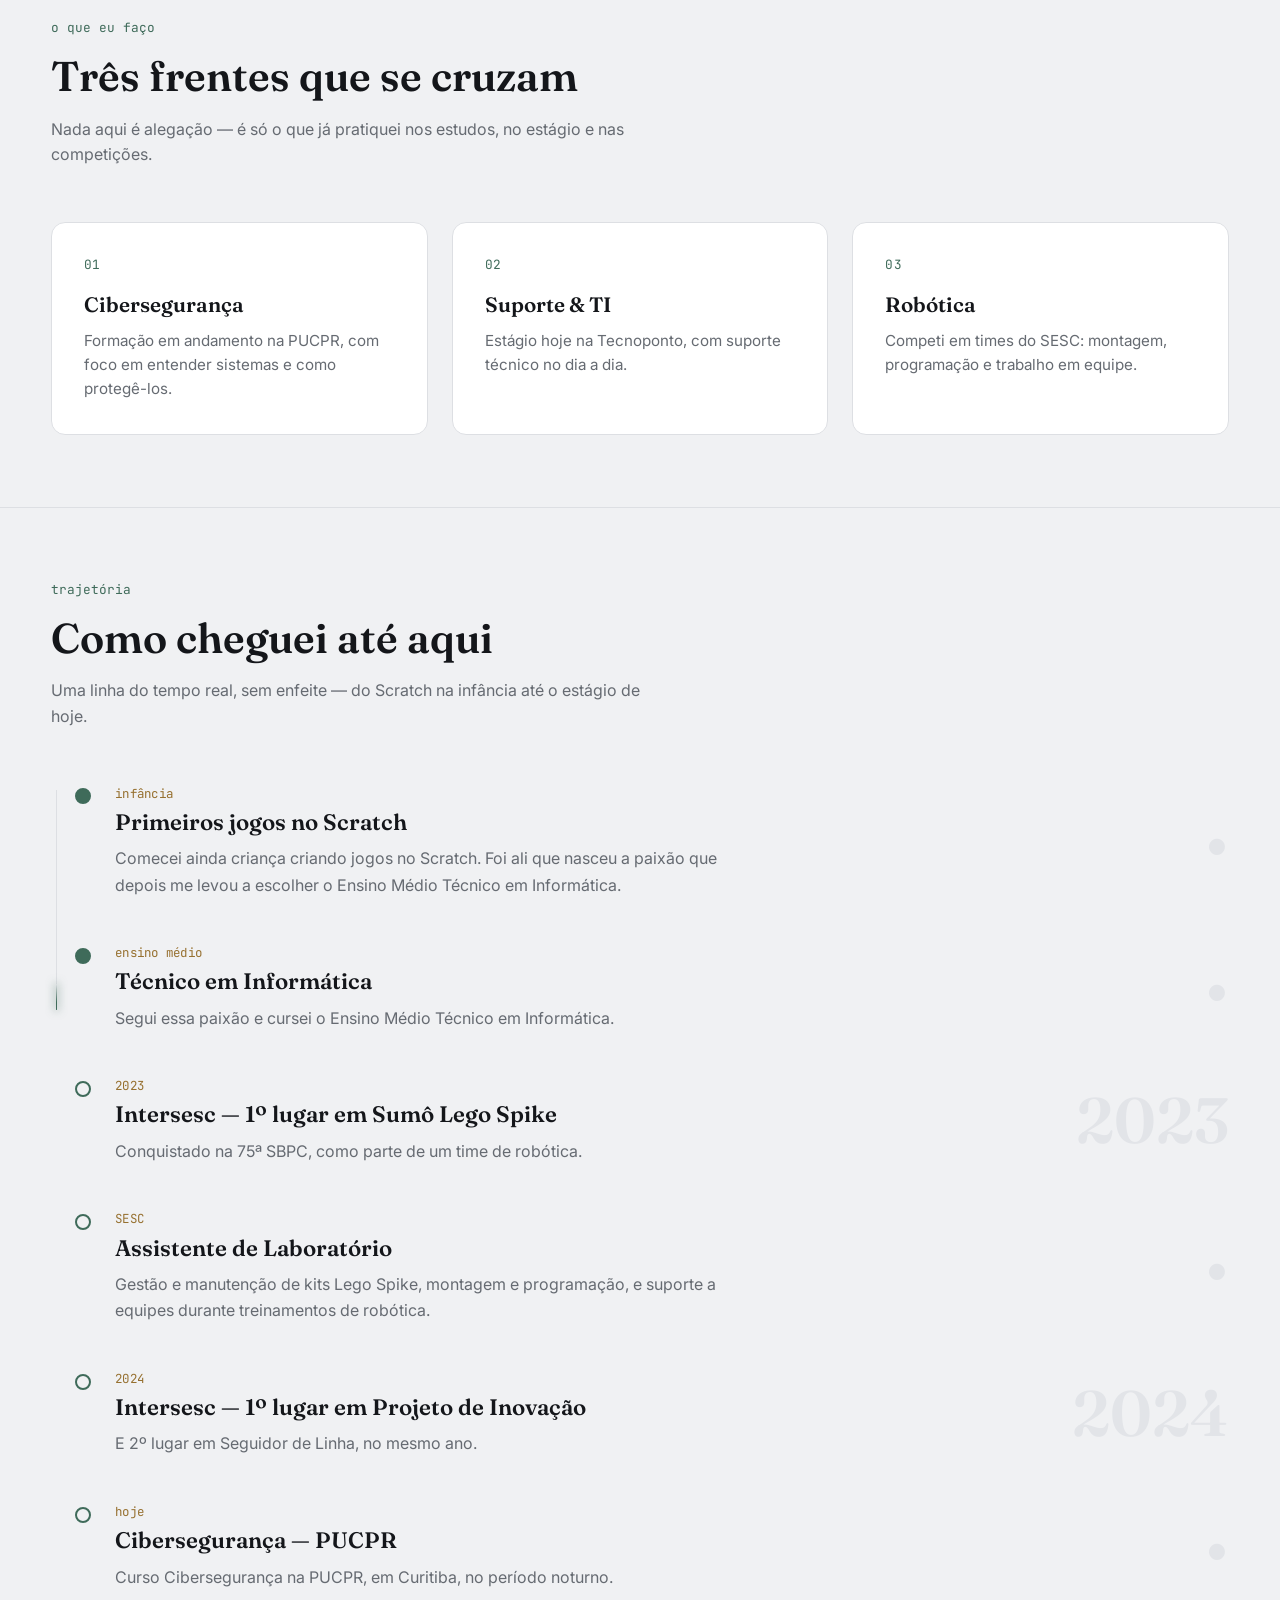
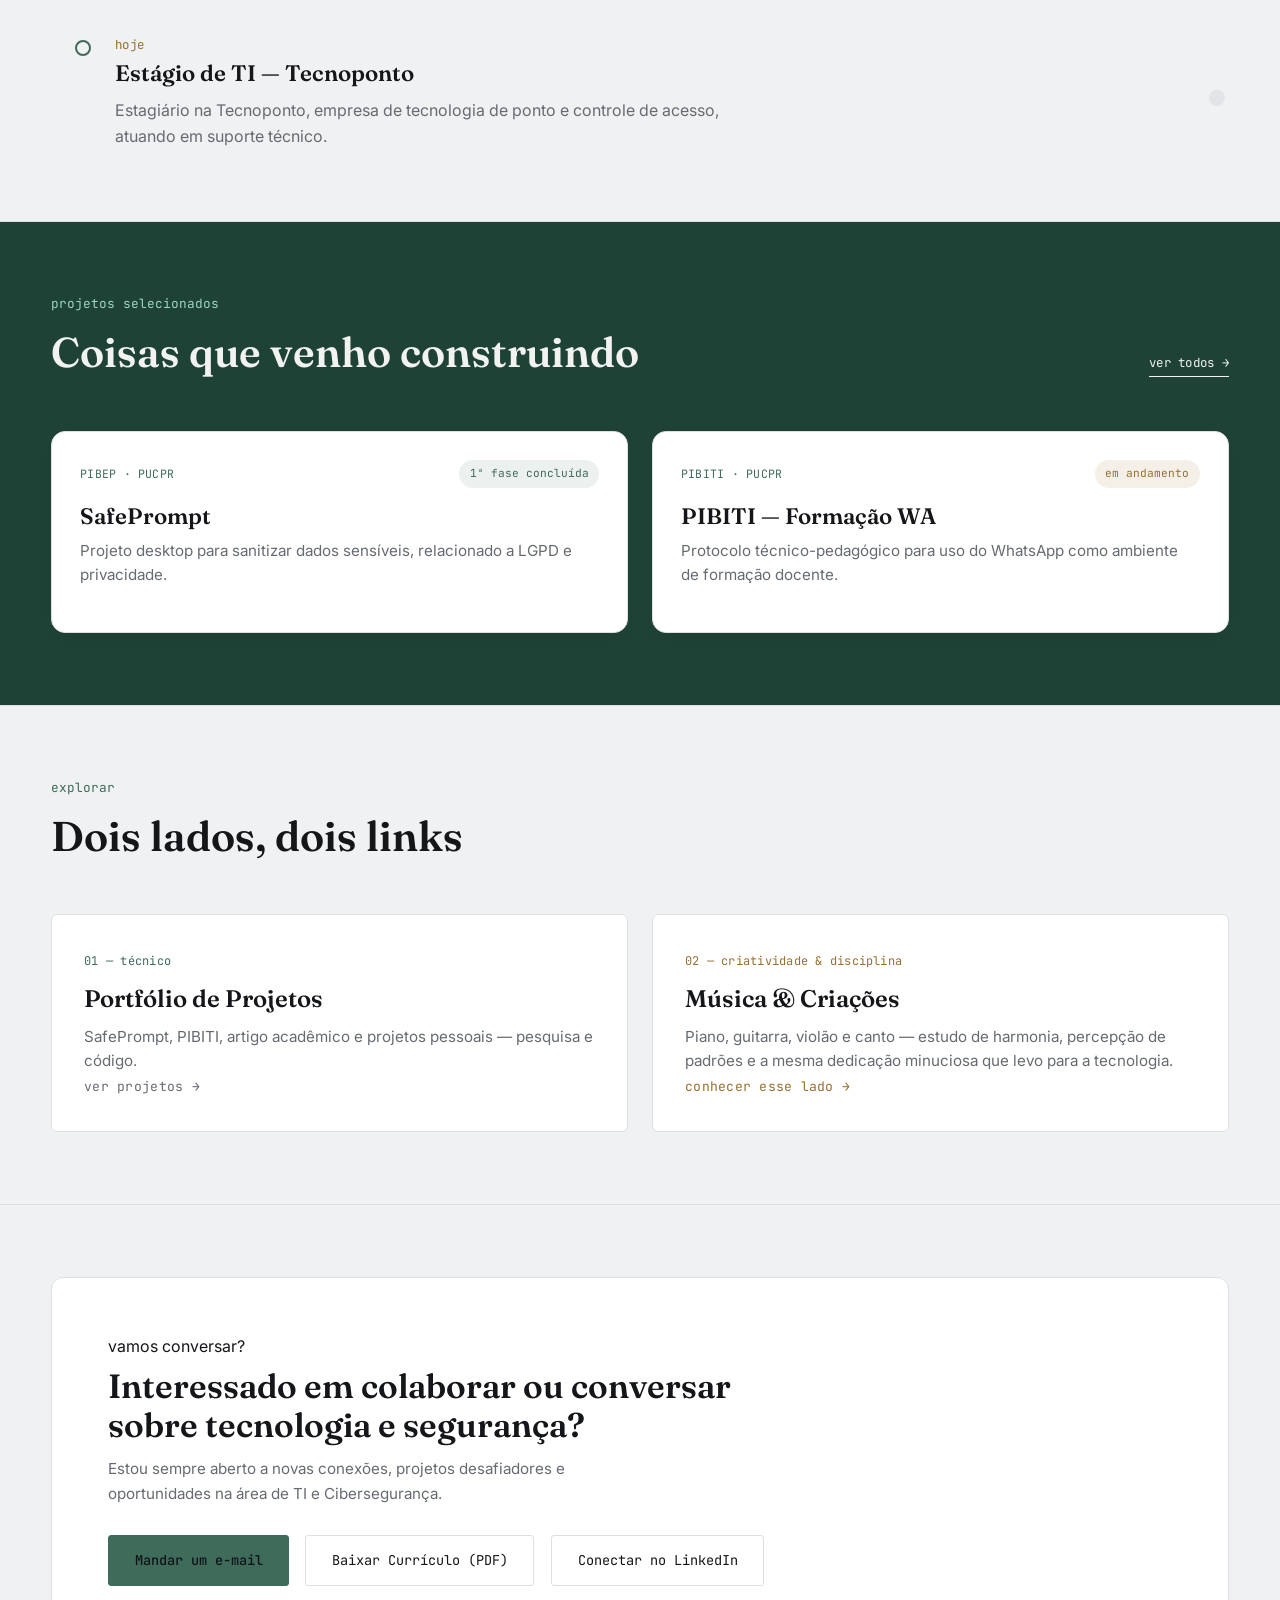
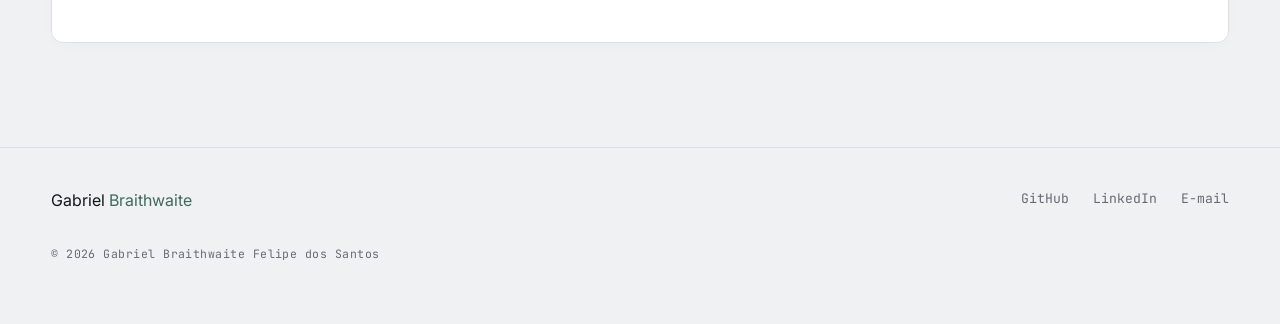
==== commit 16996d58: "Ajusta SafePrompt e PIBEP para refletir conclusão da 1ª fase (concepção e protótipo)" ====
--- a/index.html
+++ b/index.html
@@ -259,7 +259,7 @@
         <a href="portfolio/index.html#safeprompt" class="featured-card" data-reveal>
           <div class="featured-top">
             <span class="mono">PIBEP · PUCPR</span>
-            <span class="status-badge progress">em andamento</span>
+            <span class="status-badge done">1ª fase concluída</span>
           </div>
           <h3>SafePrompt</h3>
           <p>Projeto desktop para sanitizar dados sensíveis, relacionado a LGPD e privacidade.</p>
